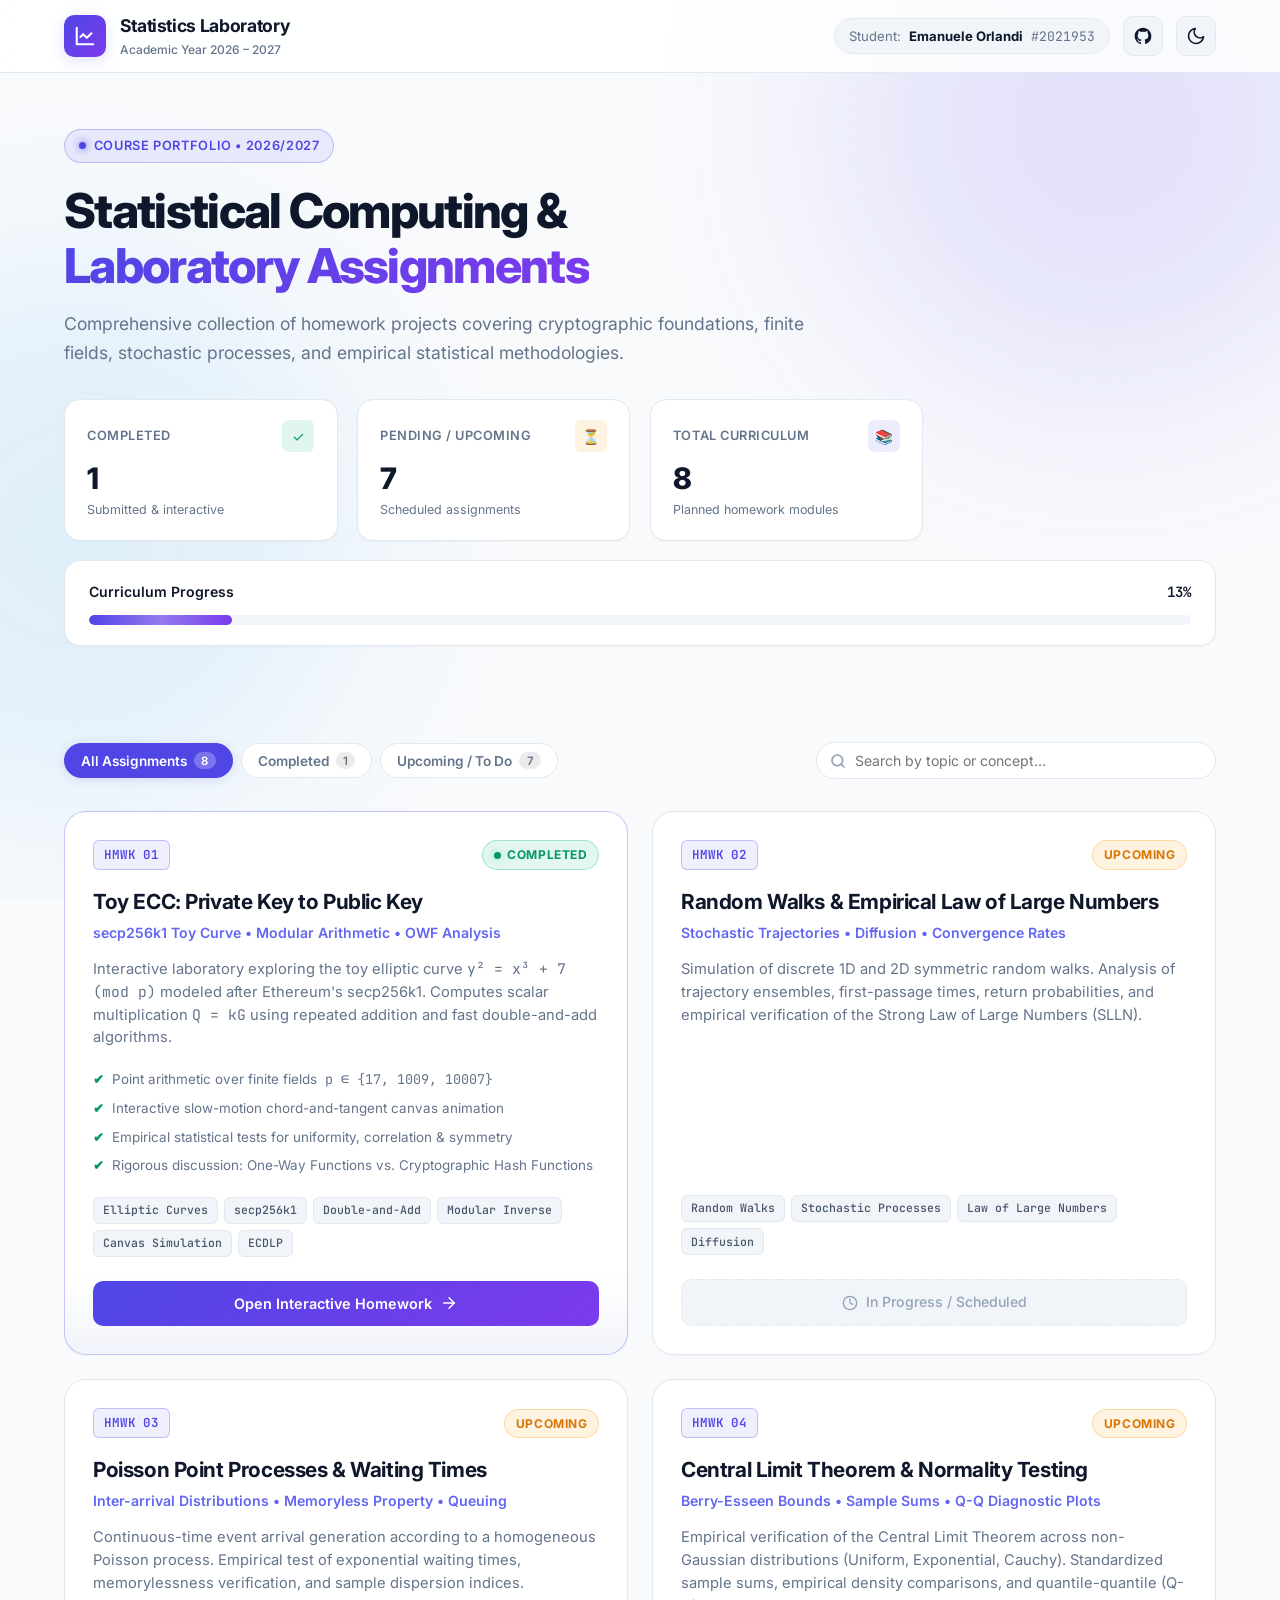
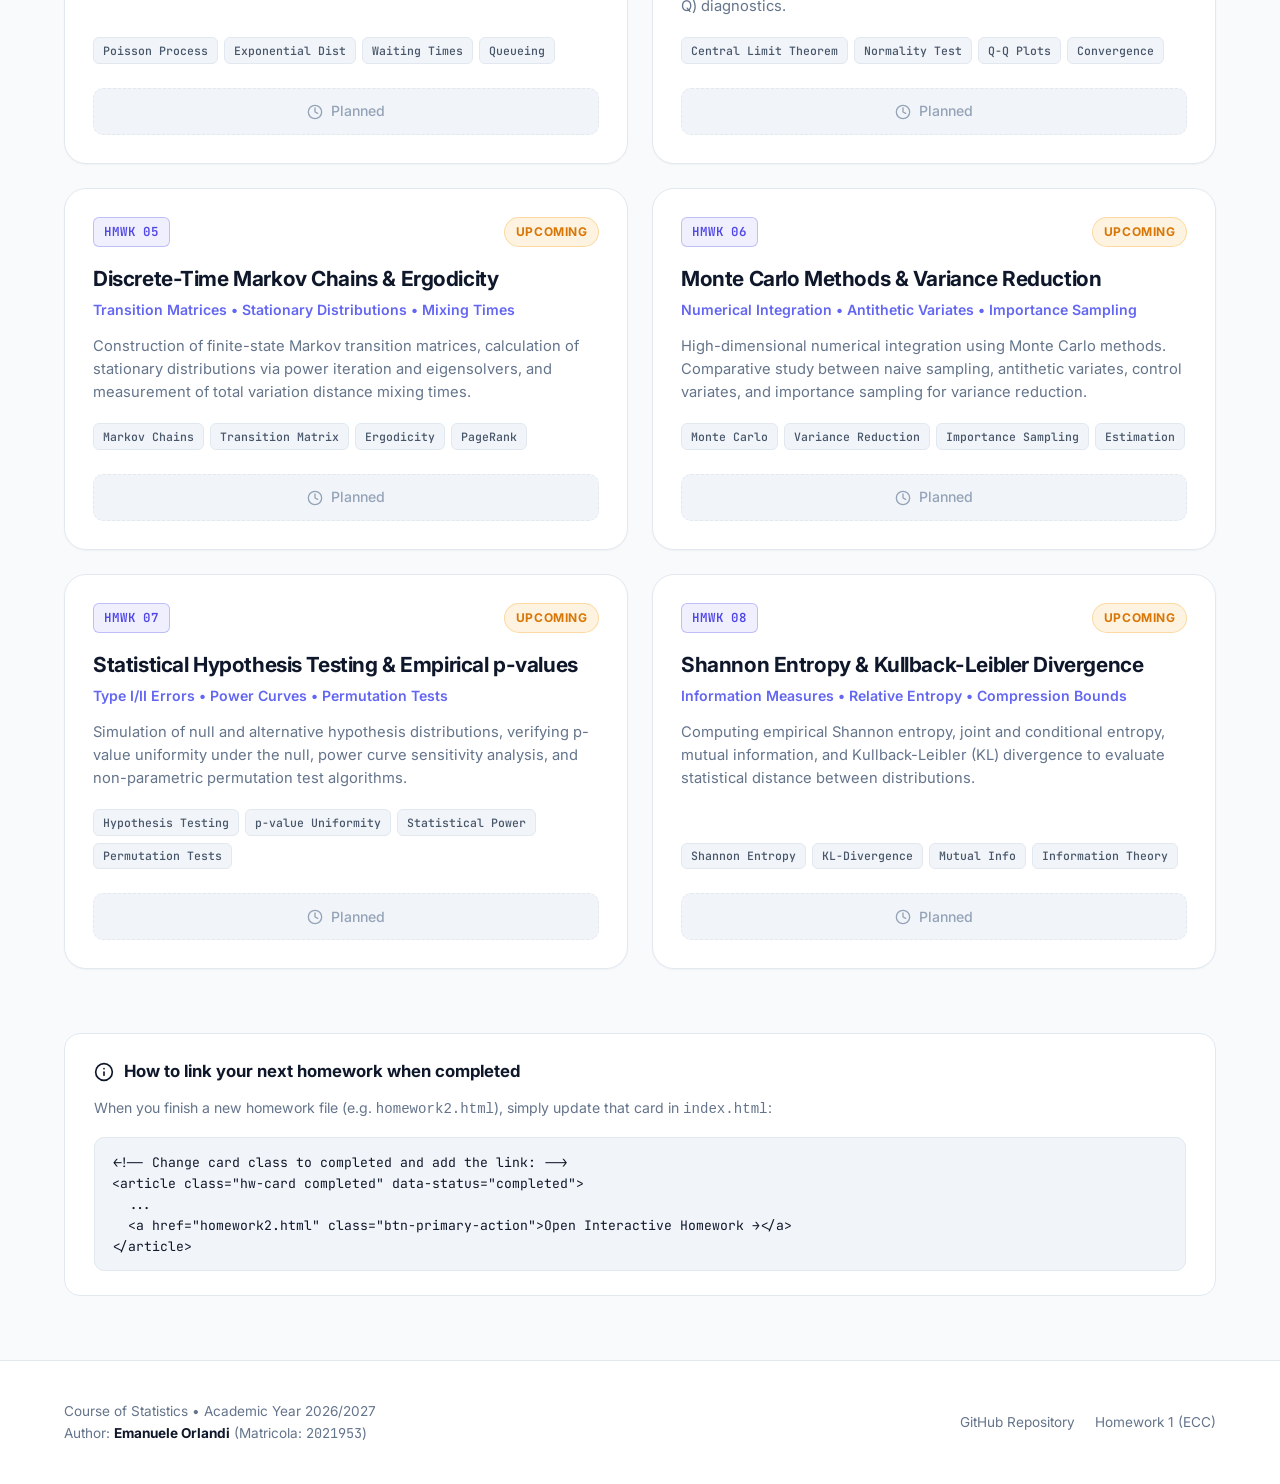
==== index.html @ 979864c0 "commit 2" ====
<!DOCTYPE html>
<html lang="en">
<head>
  <meta charset="UTF-8">
  <meta name="viewport" content="width=device-width, initial-scale=1.0">
  <meta name="description" content="Academic portfolio of statistical computing assignments, interactive simulations, and cryptography laboratory projects by Emanuele Orlandi (ID: 2021953).">
  <meta name="author" content="Emanuele Orlandi">
  <title>Statistics Homework Portfolio 2026/2027 — Emanuele Orlandi</title>
  
  <!-- Standalone Stylesheet -->
  <link rel="stylesheet" href="style.css">
</head>
<body>

  <!-- Ambient Light Effect -->
  <div class="bg-ambient" aria-hidden="true">
    <div class="ambient-blob ambient-blob-1"></div>
    <div class="ambient-blob ambient-blob-2"></div>
  </div>

  <!-- Navigation Bar -->
  <nav class="site-nav" aria-label="Main Navigation">
    <div class="container nav-content">
      <a href="index.html" class="nav-brand">
        <div class="brand-icon" aria-hidden="true">
          <svg width="22" height="22" viewBox="0 0 24 24" fill="none" stroke="currentColor" stroke-width="2.2" stroke-linecap="round" stroke-linejoin="round">
            <path d="M3 3v18h18"/>
            <path d="m19 9-5 5-4-4-3 3"/>
          </svg>
        </div>
        <div>
          <span class="brand-title">Statistics Laboratory</span>
          <span class="brand-subtitle">Academic Year 2026 – 2027</span>
        </div>
      </a>

      <div class="nav-actions">
        <div class="nav-badge-author">
          <span>Student:</span>
          <strong>Emanuele Orlandi</strong>
          <span class="mono">#2021953</span>
        </div>

        <a href="https://github.com/LeleOrlandi02/StatisticsHomework26-27" target="_blank" rel="noopener noreferrer" class="github-link-btn" title="View GitHub Repository" aria-label="GitHub Repository">
          <svg width="20" height="20" viewBox="0 0 24 24" fill="currentColor">
            <path fill-rule="evenodd" clip-rule="evenodd" d="M12 2C6.477 2 2 6.484 2 12.017c0 4.425 2.865 8.18 6.839 9.504.5.092.682-.217.682-.483 0-.237-.008-.868-.013-1.703-2.782.605-3.369-1.343-3.369-1.343-.454-1.158-1.11-1.466-1.11-1.466-.908-.62.069-.608.069-.608 1.003.07 1.53 1.032 1.53 1.032.892 1.53 2.341 1.088 2.91.832.092-.647.35-1.088.636-1.338-2.22-.253-4.555-1.113-4.555-4.951 0-1.093.39-1.988 1.029-2.688-.103-.253-.446-1.272.098-2.65 0 0 .84-.27 2.75 1.026A9.564 9.564 0 0112 6.844c.85.004 1.705.115 2.504.337 1.909-1.296 2.747-1.027 2.747-1.027.546 1.379.202 2.398.1 2.651.64.7 1.028 1.595 1.028 2.688 0 3.848-2.339 4.695-4.566 4.943.359.309.678.92.678 1.855 0 1.338-.012 2.419-.012 2.747 0 .268.18.58.688.482A10.019 10.019 0 0022 12.017C22 6.484 17.522 2 12 2z"/>
          </svg>
        </a>

        <button id="themeToggleBtn" class="theme-toggle-btn" aria-label="Toggle Dark/Light Mode" title="Toggle theme">
          <svg class="theme-icon-light" width="20" height="20" viewBox="0 0 24 24" fill="none" stroke="currentColor" stroke-width="2" stroke-linecap="round" stroke-linejoin="round">
            <circle cx="12" cy="12" r="5"></circle>
            <line x1="12" y1="1" x2="12" y2="3"></line>
            <line x1="12" y1="21" x2="12" y2="23"></line>
            <line x1="4.22" y1="4.22" x2="5.64" y2="5.64"></line>
            <line x1="18.36" y1="18.36" x2="19.78" y2="19.78"></line>
            <line x1="1" y1="12" x2="3" y2="12"></line>
            <line x1="21" y1="12" x2="23" y2="12"></line>
            <line x1="4.22" y1="19.78" x2="5.64" y2="18.36"></line>
            <line x1="18.36" y1="5.64" x2="19.78" y2="4.22"></line>
          </svg>
          <svg class="theme-icon-dark" width="20" height="20" viewBox="0 0 24 24" fill="none" stroke="currentColor" stroke-width="2" stroke-linecap="round" stroke-linejoin="round">
            <path d="M21 12.79A9 9 0 1 1 11.21 3 7 7 0 0 0 21 12.79z"></path>
          </svg>
        </button>
      </div>
    </div>
  </nav>

  <!-- Main Content -->
  <main class="container">
    
    <!-- Hero Section -->
    <header class="hero-section">
      <div class="hero-pill">
        <span class="hero-pill-dot"></span>
        <span>Course Portfolio &bull; 2026/2027</span>
      </div>
      
      <h1 class="hero-title">
        Statistical Computing & <br>
        <span class="gradient-text">Laboratory Assignments</span>
      </h1>
      
      <p class="hero-description">
        Comprehensive collection of homework projects covering cryptographic foundations, finite fields, stochastic processes, and empirical statistical methodologies.
      </p>

      <!-- Metrics Cards -->
      <div class="metrics-grid">
        <div class="metric-card">
          <div class="metric-header">
            <span class="metric-label">Completed</span>
            <span class="metric-icon" style="background: var(--status-completed-bg); color: var(--status-completed-text);">✓</span>
          </div>
          <div class="metric-val" id="statCompleted">1</div>
          <div class="metric-sub">Submitted & interactive</div>
        </div>

        <div class="metric-card">
          <div class="metric-header">
            <span class="metric-label">Pending / Upcoming</span>
            <span class="metric-icon" style="background: var(--status-pending-bg); color: var(--status-pending-text);">⏳</span>
          </div>
          <div class="metric-val" id="statPending">7</div>
          <div class="metric-sub">Scheduled assignments</div>
        </div>

        <div class="metric-card">
          <div class="metric-header">
            <span class="metric-label">Total Curriculum</span>
            <span class="metric-icon" style="background: rgba(99, 102, 241, 0.12); color: var(--accent-primary);">📚</span>
          </div>
          <div class="metric-val" id="statTotal">8</div>
          <div class="metric-sub">Planned homework modules</div>
        </div>

        <!-- Overall Progress Bar Card -->
        <div class="overall-progress-card">
          <div class="progress-header">
            <span>Curriculum Progress</span>
            <span id="statPercent" class="mono">13%</span>
          </div>
          <div class="progress-track" role="progressbar" aria-valuenow="13" aria-valuemin="0" aria-valuemax="100">
            <div class="progress-fill" id="progressFill" style="width: 12.5%;"></div>
          </div>
        </div>
      </div>
    </header>

    <!-- Controls: Filter Pills & Search Bar -->
    <section class="controls-section" aria-label="Filters and Search">
      <div class="filter-pills" role="tablist">
        <button class="filter-btn active" data-filter="all" role="tab" aria-selected="true">
          All Assignments <span class="filter-count" id="countAll">8</span>
        </button>
        <button class="filter-btn" data-filter="completed" role="tab" aria-selected="false">
          Completed <span class="filter-count" id="countCompleted">1</span>
        </button>
        <button class="filter-btn" data-filter="upcoming" role="tab" aria-selected="false">
          Upcoming / To Do <span class="filter-count" id="countUpcoming">7</span>
        </button>
      </div>

      <div class="search-box">
        <svg class="search-icon" width="16" height="16" viewBox="0 0 24 24" fill="none" stroke="currentColor" stroke-width="2.5" stroke-linecap="round" stroke-linejoin="round">
          <circle cx="11" cy="11" r="8"></circle>
          <line x1="21" y1="21" x2="16.65" y2="16.65"></line>
        </svg>
        <input type="text" id="searchHw" class="search-input" placeholder="Search by topic or concept..." aria-label="Search homeworks">
      </div>
    </section>

    <!-- Homeworks Grid -->
    <section class="homework-grid" id="homeworkGrid" aria-label="Assignments List">

      <!-- ==========================================
           HOMEWORK 1 (COMPLETED)
           ========================================== -->
      <article class="hw-card completed" data-status="completed">
        <div class="hw-card-top">
          <span class="hw-number-badge">HMWK 01</span>
          <span class="hw-status-badge status-done">
            <span class="pulse-dot"></span> Completed
          </span>
        </div>

        <h2 class="hw-card-title">Toy ECC: Private Key to Public Key</h2>
        <h3 class="hw-card-subtitle">secp256k1 Toy Curve &bull; Modular Arithmetic &bull; OWF Analysis</h3>
        
        <p class="hw-card-desc">
          Interactive laboratory exploring the toy elliptic curve <span class="mono">y² = x³ + 7 (mod p)</span> modeled after Ethereum's secp256k1. Computes scalar multiplication <span class="mono">Q = kG</span> using repeated addition and fast double-and-add algorithms.
        </p>

        <ul class="hw-highlights">
          <li>Point arithmetic over finite fields <span class="mono">p &isin; {17, 1009, 10007}</span></li>
          <li>Interactive slow-motion chord-and-tangent canvas animation</li>
          <li>Empirical statistical tests for uniformity, correlation & symmetry</li>
          <li>Rigorous discussion: One-Way Functions vs. Cryptographic Hash Functions</li>
        </ul>

        <div class="hw-tags">
          <span class="hw-tag">Elliptic Curves</span>
          <span class="hw-tag">secp256k1</span>
          <span class="hw-tag">Double-and-Add</span>
          <span class="hw-tag">Modular Inverse</span>
          <span class="hw-tag">Canvas Simulation</span>
          <span class="hw-tag">ECDLP</span>
        </div>

        <div class="hw-card-footer">
          <a href="homework1.html" class="btn-primary-action" id="openHw1">
            <span>Open Interactive Homework</span>
            <svg width="18" height="18" viewBox="0 0 24 24" fill="none" stroke="currentColor" stroke-width="2" stroke-linecap="round" stroke-linejoin="round">
              <line x1="5" y1="12" x2="19" y2="12"></line>
              <polyline points="12 5 19 12 12 19"></polyline>
            </svg>
          </a>
        </div>
      </article>

      <!-- ==========================================
           HOMEWORK 2 (UPCOMING / IN PROGRESS)
           ========================================== -->
      <article class="hw-card" data-status="upcoming">
        <div class="hw-card-top">
          <span class="hw-number-badge">HMWK 02</span>
          <span class="hw-status-badge status-pending">Upcoming</span>
        </div>

        <h2 class="hw-card-title">Random Walks & Empirical Law of Large Numbers</h2>
        <h3 class="hw-card-subtitle">Stochastic Trajectories &bull; Diffusion &bull; Convergence Rates</h3>
        
        <p class="hw-card-desc">
          Simulation of discrete 1D and 2D symmetric random walks. Analysis of trajectory ensembles, first-passage times, return probabilities, and empirical verification of the Strong Law of Large Numbers (SLLN).
        </p>

        <div class="hw-tags">
          <span class="hw-tag">Random Walks</span>
          <span class="hw-tag">Stochastic Processes</span>
          <span class="hw-tag">Law of Large Numbers</span>
          <span class="hw-tag">Diffusion</span>
        </div>

        <div class="hw-card-footer">
          <span class="btn-disabled-action">
            <svg width="16" height="16" viewBox="0 0 24 24" fill="none" stroke="currentColor" stroke-width="2" stroke-linecap="round" stroke-linejoin="round">
              <circle cx="12" cy="12" r="10"></circle>
              <polyline points="12 6 12 12 16 14"></polyline>
            </svg>
            <span>In Progress / Scheduled</span>
          </span>
        </div>
      </article>

      <!-- ==========================================
           HOMEWORK 3 (UPCOMING)
           ========================================== -->
      <article class="hw-card" data-status="upcoming">
        <div class="hw-card-top">
          <span class="hw-number-badge">HMWK 03</span>
          <span class="hw-status-badge status-pending">Upcoming</span>
        </div>

        <h2 class="hw-card-title">Poisson Point Processes & Waiting Times</h2>
        <h3 class="hw-card-subtitle">Inter-arrival Distributions &bull; Memoryless Property &bull; Queuing</h3>
        
        <p class="hw-card-desc">
          Continuous-time event arrival generation according to a homogeneous Poisson process. Empirical test of exponential waiting times, memorylessness verification, and sample dispersion indices.
        </p>

        <div class="hw-tags">
          <span class="hw-tag">Poisson Process</span>
          <span class="hw-tag">Exponential Dist</span>
          <span class="hw-tag">Waiting Times</span>
          <span class="hw-tag">Queueing</span>
        </div>

        <div class="hw-card-footer">
          <span class="btn-disabled-action">
            <svg width="16" height="16" viewBox="0 0 24 24" fill="none" stroke="currentColor" stroke-width="2" stroke-linecap="round" stroke-linejoin="round">
              <circle cx="12" cy="12" r="10"></circle>
              <polyline points="12 6 12 12 16 14"></polyline>
            </svg>
            <span>Planned</span>
          </span>
        </div>
      </article>

      <!-- ==========================================
           HOMEWORK 4 (UPCOMING)
           ========================================== -->
      <article class="hw-card" data-status="upcoming">
        <div class="hw-card-top">
          <span class="hw-number-badge">HMWK 04</span>
          <span class="hw-status-badge status-pending">Upcoming</span>
        </div>

        <h2 class="hw-card-title">Central Limit Theorem & Normality Testing</h2>
        <h3 class="hw-card-subtitle">Berry-Esseen Bounds &bull; Sample Sums &bull; Q-Q Diagnostic Plots</h3>
        
        <p class="hw-card-desc">
          Empirical verification of the Central Limit Theorem across non-Gaussian distributions (Uniform, Exponential, Cauchy). Standardized sample sums, empirical density comparisons, and quantile-quantile (Q-Q) diagnostics.
        </p>

        <div class="hw-tags">
          <span class="hw-tag">Central Limit Theorem</span>
          <span class="hw-tag">Normality Test</span>
          <span class="hw-tag">Q-Q Plots</span>
          <span class="hw-tag">Convergence</span>
        </div>

        <div class="hw-card-footer">
          <span class="btn-disabled-action">
            <svg width="16" height="16" viewBox="0 0 24 24" fill="none" stroke="currentColor" stroke-width="2" stroke-linecap="round" stroke-linejoin="round">
              <circle cx="12" cy="12" r="10"></circle>
              <polyline points="12 6 12 12 16 14"></polyline>
            </svg>
            <span>Planned</span>
          </span>
        </div>
      </article>

      <!-- ==========================================
           HOMEWORK 5 (UPCOMING)
           ========================================== -->
      <article class="hw-card" data-status="upcoming">
        <div class="hw-card-top">
          <span class="hw-number-badge">HMWK 05</span>
          <span class="hw-status-badge status-pending">Upcoming</span>
        </div>

        <h2 class="hw-card-title">Discrete-Time Markov Chains & Ergodicity</h2>
        <h3 class="hw-card-subtitle">Transition Matrices &bull; Stationary Distributions &bull; Mixing Times</h3>
        
        <p class="hw-card-desc">
          Construction of finite-state Markov transition matrices, calculation of stationary distributions via power iteration and eigensolvers, and measurement of total variation distance mixing times.
        </p>

        <div class="hw-tags">
          <span class="hw-tag">Markov Chains</span>
          <span class="hw-tag">Transition Matrix</span>
          <span class="hw-tag">Ergodicity</span>
          <span class="hw-tag">PageRank</span>
        </div>

        <div class="hw-card-footer">
          <span class="btn-disabled-action">
            <svg width="16" height="16" viewBox="0 0 24 24" fill="none" stroke="currentColor" stroke-width="2" stroke-linecap="round" stroke-linejoin="round">
              <circle cx="12" cy="12" r="10"></circle>
              <polyline points="12 6 12 12 16 14"></polyline>
            </svg>
            <span>Planned</span>
          </span>
        </div>
      </article>

      <!-- ==========================================
           HOMEWORK 6 (UPCOMING)
           ========================================== -->
      <article class="hw-card" data-status="upcoming">
        <div class="hw-card-top">
          <span class="hw-number-badge">HMWK 06</span>
          <span class="hw-status-badge status-pending">Upcoming</span>
        </div>

        <h2 class="hw-card-title">Monte Carlo Methods & Variance Reduction</h2>
        <h3 class="hw-card-subtitle">Numerical Integration &bull; Antithetic Variates &bull; Importance Sampling</h3>
        
        <p class="hw-card-desc">
          High-dimensional numerical integration using Monte Carlo methods. Comparative study between naive sampling, antithetic variates, control variates, and importance sampling for variance reduction.
        </p>

        <div class="hw-tags">
          <span class="hw-tag">Monte Carlo</span>
          <span class="hw-tag">Variance Reduction</span>
          <span class="hw-tag">Importance Sampling</span>
          <span class="hw-tag">Estimation</span>
        </div>

        <div class="hw-card-footer">
          <span class="btn-disabled-action">
            <svg width="16" height="16" viewBox="0 0 24 24" fill="none" stroke="currentColor" stroke-width="2" stroke-linecap="round" stroke-linejoin="round">
              <circle cx="12" cy="12" r="10"></circle>
              <polyline points="12 6 12 12 16 14"></polyline>
            </svg>
            <span>Planned</span>
          </span>
        </div>
      </article>

      <!-- ==========================================
           HOMEWORK 7 (UPCOMING)
           ========================================== -->
      <article class="hw-card" data-status="upcoming">
        <div class="hw-card-top">
          <span class="hw-number-badge">HMWK 07</span>
          <span class="hw-status-badge status-pending">Upcoming</span>
        </div>

        <h2 class="hw-card-title">Statistical Hypothesis Testing & Empirical p-values</h2>
        <h3 class="hw-card-subtitle">Type I/II Errors &bull; Power Curves &bull; Permutation Tests</h3>
        
        <p class="hw-card-desc">
          Simulation of null and alternative hypothesis distributions, verifying p-value uniformity under the null, power curve sensitivity analysis, and non-parametric permutation test algorithms.
        </p>

        <div class="hw-tags">
          <span class="hw-tag">Hypothesis Testing</span>
          <span class="hw-tag">p-value Uniformity</span>
          <span class="hw-tag">Statistical Power</span>
          <span class="hw-tag">Permutation Tests</span>
        </div>

        <div class="hw-card-footer">
          <span class="btn-disabled-action">
            <svg width="16" height="16" viewBox="0 0 24 24" fill="none" stroke="currentColor" stroke-width="2" stroke-linecap="round" stroke-linejoin="round">
              <circle cx="12" cy="12" r="10"></circle>
              <polyline points="12 6 12 12 16 14"></polyline>
            </svg>
            <span>Planned</span>
          </span>
        </div>
      </article>

      <!-- ==========================================
           HOMEWORK 8 (UPCOMING)
           ========================================== -->
      <article class="hw-card" data-status="upcoming">
        <div class="hw-card-top">
          <span class="hw-number-badge">HMWK 08</span>
          <span class="hw-status-badge status-pending">Upcoming</span>
        </div>

        <h2 class="hw-card-title">Shannon Entropy & Kullback-Leibler Divergence</h2>
        <h3 class="hw-card-subtitle">Information Measures &bull; Relative Entropy &bull; Compression Bounds</h3>
        
        <p class="hw-card-desc">
          Computing empirical Shannon entropy, joint and conditional entropy, mutual information, and Kullback-Leibler (KL) divergence to evaluate statistical distance between distributions.
        </p>

        <div class="hw-tags">
          <span class="hw-tag">Shannon Entropy</span>
          <span class="hw-tag">KL-Divergence</span>
          <span class="hw-tag">Mutual Info</span>
          <span class="hw-tag">Information Theory</span>
        </div>

        <div class="hw-card-footer">
          <span class="btn-disabled-action">
            <svg width="16" height="16" viewBox="0 0 24 24" fill="none" stroke="currentColor" stroke-width="2" stroke-linecap="round" stroke-linejoin="round">
              <circle cx="12" cy="12" r="10"></circle>
              <polyline points="12 6 12 12 16 14"></polyline>
            </svg>
            <span>Planned</span>
          </span>
        </div>
      </article>

      <!-- Empty State for Live Search -->
      <div class="empty-state" id="emptyState">
        <div class="empty-icon">🔍</div>
        <h3 class="empty-title">No assignments found</h3>
        <p class="empty-desc">Try clearing your search term or selecting another filter tab.</p>
      </div>

    </section>

    <!-- Quick Integration Guide for Future Homeworks -->
    <section class="quickstart-guide" aria-label="Quick Guide">
      <div class="quickstart-header">
        <svg width="20" height="20" viewBox="0 0 24 24" fill="none" stroke="currentColor" stroke-width="2" stroke-linecap="round" stroke-linejoin="round">
          <circle cx="12" cy="12" r="10"></circle>
          <line x1="12" y1="16" x2="12" y2="12"></line>
          <line x1="12" y1="8" x2="12.01" y2="8"></line>
        </svg>
        <h3>How to link your next homework when completed</h3>
      </div>
      <p class="quickstart-desc">
        When you finish a new homework file (e.g. <code>homework2.html</code>), simply update that card in <code>index.html</code>:
      </p>
      <div class="code-snippet">
&lt;!-- Change card class to completed and add the link: --&gt;<br>
&lt;article class="hw-card completed" data-status="completed"&gt;<br>
&nbsp;&nbsp;...<br>
&nbsp;&nbsp;&lt;a href="homework2.html" class="btn-primary-action"&gt;Open Interactive Homework &rarr;&lt;/a&gt;<br>
&lt;/article&gt;
      </div>
    </section>

  </main>

  <!-- Footer -->
  <footer class="site-footer">
    <div class="container footer-content">
      <div class="footer-text">
        <span>Course of Statistics &bull; Academic Year 2026/2027</span><br>
        <span>Author: <strong>Emanuele Orlandi</strong> (Matricola: <span class="mono">2021953</span>)</span>
      </div>

      <div class="footer-links">
        <a href="https://github.com/LeleOrlandi02/StatisticsHomework26-27" target="_blank" rel="noopener noreferrer" class="footer-link">GitHub Repository</a>
        <a href="homework1.html" class="footer-link">Homework 1 (ECC)</a>
      </div>
    </div>
  </footer>

  <!-- Standalone Script -->
  <script src="script.js"></script>
</body>
</html>
---- style.css ----
/* ==========================================================================
   Statistics Homework Portfolio 2026/2027 - Design System & Styles
   Author: Emanuele Orlandi (ID: 2021953)
   ========================================================================== */

@import url('https://fonts.googleapis.com/css2?family=Inter:wght@300;400;500;600;700;800&family=JetBrains+Mono:wght@400;500;600&display=swap');

/* --- Root Color Schemes & Variables --- */
:root {
  /* Color Palette - Light Mode */
  --bg-primary: #f8fafc;
  --bg-secondary: #f1f5f9;
  --bg-card: #ffffff;
  --bg-card-hover: #ffffff;
  --bg-glass: rgba(255, 255, 255, 0.85);
  
  --text-main: #0f172a;
  --text-muted: #64748b;
  --text-light: #94a3b8;
  
  --border-subtle: #e2e8f0;
  --border-strong: #cbd5e1;
  --border-accent: rgba(99, 102, 241, 0.35);

  --accent-primary: #4f46e5;
  --accent-secondary: #6366f1;
  --accent-glow: rgba(99, 102, 241, 0.18);
  --accent-gradient: linear-gradient(135deg, #4f46e5 0%, #7c3aed 100%);
  --accent-gradient-hover: linear-gradient(135deg, #4338ca 0%, #6d28d9 100%);

  --status-completed-bg: rgba(16, 185, 129, 0.12);
  --status-completed-text: #059669;
  --status-completed-border: rgba(16, 185, 129, 0.3);
  --status-completed-glow: rgba(16, 185, 129, 0.4);

  --status-pending-bg: rgba(245, 158, 11, 0.12);
  --status-pending-text: #d97706;
  --status-pending-border: rgba(245, 158, 11, 0.3);

  --tag-bg: #f1f5f9;
  --tag-text: #475569;
  --tag-border: #e2e8f0;

  --shadow-sm: 0 1px 2px rgba(0, 0, 0, 0.04);
  --shadow-md: 0 4px 6px -1px rgba(0, 0, 0, 0.06), 0 2px 4px -2px rgba(0, 0, 0, 0.04);
  --shadow-lg: 0 12px 28px -4px rgba(15, 23, 42, 0.08), 0 4px 10px -2px rgba(15, 23, 42, 0.04);
  --shadow-glow: 0 0 24px rgba(99, 102, 241, 0.18);

  --radius-sm: 6px;
  --radius-md: 10px;
  --radius-lg: 16px;
  --radius-xl: 22px;
  --radius-full: 9999px;

  --transition-fast: 0.15s ease;
  --transition-normal: 0.25s cubic-bezier(0.16, 1, 0.3, 1);
  --transition-slow: 0.4s cubic-bezier(0.16, 1, 0.3, 1);
}

/* --- Dark Theme Palette --- */
[data-theme="dark"] {
  --bg-primary: #0a0d14;
  --bg-secondary: #0f1420;
  --bg-card: #151a27;
  --bg-card-hover: #192031;
  --bg-glass: rgba(21, 26, 39, 0.85);

  --text-main: #f1f5f9;
  --text-muted: #94a3b8;
  --text-light: #64748b;

  --border-subtle: #1e2638;
  --border-strong: #2c3852;
  --border-accent: rgba(129, 140, 248, 0.4);

  --accent-primary: #6366f1;
  --accent-secondary: #818cf8;
  --accent-glow: rgba(99, 102, 241, 0.3);
  --accent-gradient: linear-gradient(135deg, #6366f1 0%, #8b5cf6 100%);
  --accent-gradient-hover: linear-gradient(135deg, #4f46e5 0%, #7c3aed 100%);

  --status-completed-bg: rgba(16, 185, 129, 0.18);
  --status-completed-text: #34d399;
  --status-completed-border: rgba(16, 185, 129, 0.4);
  --status-completed-glow: rgba(52, 211, 153, 0.5);

  --status-pending-bg: rgba(245, 158, 11, 0.18);
  --status-pending-text: #fbbf24;
  --status-pending-border: rgba(245, 158, 11, 0.35);

  --tag-bg: #1c2335;
  --tag-text: #cbd5e1;
  --tag-border: #27314a;

  --shadow-sm: 0 1px 2px rgba(0, 0, 0, 0.3);
  --shadow-md: 0 6px 12px rgba(0, 0, 0, 0.35);
  --shadow-lg: 0 16px 36px rgba(0, 0, 0, 0.45);
  --shadow-glow: 0 0 30px rgba(99, 102, 241, 0.25);
}

/* System dark-mode fallback */
@media (prefers-color-scheme: dark) {
  :root:not([data-theme="light"]) {
    --bg-primary: #0a0d14;
    --bg-secondary: #0f1420;
    --bg-card: #151a27;
    --bg-card-hover: #192031;
    --bg-glass: rgba(21, 26, 39, 0.85);

    --text-main: #f1f5f9;
    --text-muted: #94a3b8;
    --text-light: #64748b;

    --border-subtle: #1e2638;
    --border-strong: #2c3852;
    --border-accent: rgba(129, 140, 248, 0.4);

    --accent-primary: #6366f1;
    --accent-secondary: #818cf8;
    --accent-glow: rgba(99, 102, 241, 0.3);
    --accent-gradient: linear-gradient(135deg, #6366f1 0%, #8b5cf6 100%);
    --accent-gradient-hover: linear-gradient(135deg, #4f46e5 0%, #7c3aed 100%);

    --status-completed-bg: rgba(16, 185, 129, 0.18);
    --status-completed-text: #34d399;
    --status-completed-border: rgba(16, 185, 129, 0.4);
    --status-completed-glow: rgba(52, 211, 153, 0.5);

    --status-pending-bg: rgba(245, 158, 11, 0.18);
    --status-pending-text: #fbbf24;
    --status-pending-border: rgba(245, 158, 11, 0.35);

    --tag-bg: #1c2335;
    --tag-text: #cbd5e1;
    --tag-border: #27314a;

    --shadow-sm: 0 1px 2px rgba(0, 0, 0, 0.3);
    --shadow-md: 0 6px 12px rgba(0, 0, 0, 0.35);
    --shadow-lg: 0 16px 36px rgba(0, 0, 0, 0.45);
    --shadow-glow: 0 0 30px rgba(99, 102, 241, 0.25);
  }
}

/* --- Base & Reset --- */
*, *::before, *::after {
  box-sizing: border-box;
  margin: 0;
  padding: 0;
}

html {
  scroll-behavior: smooth;
  font-size: 16px;
}

body {
  font-family: 'Inter', -apple-system, BlinkMacSystemFont, 'Segoe UI', Roboto, sans-serif;
  background-color: var(--bg-primary);
  color: var(--text-main);
  line-height: 1.6;
  min-height: 100vh;
  position: relative;
  overflow-x: hidden;
  transition: background-color var(--transition-normal), color var(--transition-normal);
}

/* Background Ambient Glow */
.bg-ambient {
  position: fixed;
  top: 0;
  left: 0;
  width: 100%;
  height: 100%;
  pointer-events: none;
  z-index: -1;
  overflow: hidden;
}

.ambient-blob {
  position: absolute;
  width: 550px;
  height: 550px;
  border-radius: 50%;
  filter: blur(100px);
  opacity: 0.15;
  transition: opacity var(--transition-normal);
}

.ambient-blob-1 {
  top: -150px;
  right: -100px;
  background: radial-gradient(circle, #6366f1 0%, #8b5cf6 100%);
}

.ambient-blob-2 {
  bottom: 10%;
  left: -200px;
  background: radial-gradient(circle, #0ea5e9 0%, #3b82f6 100%);
  opacity: 0.1;
}

/* --- Typography Helpers --- */
.mono {
  font-family: 'JetBrains Mono', monospace;
}

/* --- App Container --- */
.container {
  max-width: 1200px;
  margin: 0 auto;
  padding: 0 1.5rem;
}

/* --- Navigation Bar --- */
.site-nav {
  position: sticky;
  top: 0;
  z-index: 100;
  backdrop-filter: blur(14px);
  -webkit-backdrop-filter: blur(14px);
  background-color: var(--bg-glass);
  border-bottom: 1px solid var(--border-subtle);
  transition: border-color var(--transition-normal), background-color var(--transition-normal);
}

.nav-content {
  display: flex;
  align-items: center;
  justify-content: space-between;
  height: 72px;
}

.nav-brand {
  display: flex;
  align-items: center;
  gap: 0.85rem;
  text-decoration: none;
  color: var(--text-main);
}

.brand-icon {
  width: 42px;
  height: 42px;
  border-radius: var(--radius-md);
  background: var(--accent-gradient);
  display: flex;
  align-items: center;
  justify-content: center;
  color: #ffffff;
  box-shadow: 0 4px 14px var(--accent-glow);
  flex-shrink: 0;
}

.brand-title {
  font-weight: 700;
  font-size: 1.1rem;
  letter-spacing: -0.02em;
  display: block;
}

.brand-subtitle {
  font-size: 0.75rem;
  color: var(--text-muted);
  font-weight: 500;
  display: block;
}

.nav-actions {
  display: flex;
  align-items: center;
  gap: 0.85rem;
}

.nav-badge-author {
  display: inline-flex;
  align-items: center;
  gap: 0.5rem;
  padding: 0.4rem 0.85rem;
  border-radius: var(--radius-full);
  background-color: var(--bg-secondary);
  border: 1px solid var(--border-subtle);
  font-size: 0.82rem;
  color: var(--text-muted);
}

.nav-badge-author strong {
  color: var(--text-main);
}

.theme-toggle-btn, .github-link-btn {
  background: var(--bg-secondary);
  border: 1px solid var(--border-subtle);
  color: var(--text-main);
  padding: 0.55rem;
  border-radius: var(--radius-md);
  display: flex;
  align-items: center;
  justify-content: center;
  cursor: pointer;
  transition: all var(--transition-fast);
  text-decoration: none;
}

.theme-toggle-btn:hover, .github-link-btn:hover {
  background: var(--bg-card);
  border-color: var(--border-strong);
  transform: translateY(-1px);
  box-shadow: var(--shadow-sm);
}

.theme-icon-dark, .theme-icon-light {
  display: none;
}

[data-theme="dark"] .theme-icon-light {
  display: block;
}

[data-theme="dark"] .theme-icon-dark {
  display: none;
}

:root:not([data-theme="dark"]) .theme-icon-dark {
  display: block;
}

:root:not([data-theme="dark"]) .theme-icon-light {
  display: none;
}

/* --- Hero Section --- */
.hero-section {
  padding: 3.5rem 0 2.5rem;
}

.hero-pill {
  display: inline-flex;
  align-items: center;
  gap: 0.5rem;
  padding: 0.35rem 0.85rem;
  border-radius: var(--radius-full);
  background: rgba(99, 102, 241, 0.1);
  border: 1px solid var(--border-accent);
  color: var(--accent-primary);
  font-size: 0.8rem;
  font-weight: 600;
  text-transform: uppercase;
  letter-spacing: 0.05em;
  margin-bottom: 1.25rem;
}

.hero-pill-dot {
  width: 7px;
  height: 7px;
  border-radius: 50%;
  background-color: var(--accent-primary);
  box-shadow: 0 0 8px var(--accent-primary);
}

.hero-title {
  font-size: clamp(2rem, 4vw, 3rem);
  font-weight: 800;
  letter-spacing: -0.035em;
  line-height: 1.15;
  margin-bottom: 1rem;
}

.hero-title .gradient-text {
  background: var(--accent-gradient);
  -webkit-background-clip: text;
  -webkit-text-fill-color: transparent;
  background-clip: text;
}

.hero-description {
  font-size: 1.1rem;
  color: var(--text-muted);
  max-width: 780px;
  line-height: 1.65;
  margin-bottom: 2rem;
}

/* --- Metrics Grid --- */
.metrics-grid {
  display: grid;
  grid-template-columns: repeat(auto-fit, minmax(220px, 1fr));
  gap: 1.2rem;
  margin-bottom: 2rem;
}

.metric-card {
  background: var(--bg-card);
  border: 1px solid var(--border-subtle);
  border-radius: var(--radius-lg);
  padding: 1.25rem 1.4rem;
  box-shadow: var(--shadow-sm);
  display: flex;
  flex-direction: column;
  transition: transform var(--transition-fast), border-color var(--transition-fast);
}

.metric-card:hover {
  transform: translateY(-2px);
  border-color: var(--border-strong);
}

.metric-header {
  display: flex;
  align-items: center;
  justify-content: space-between;
  margin-bottom: 0.6rem;
}

.metric-label {
  font-size: 0.8rem;
  font-weight: 600;
  text-transform: uppercase;
  letter-spacing: 0.04em;
  color: var(--text-muted);
}

.metric-icon {
  width: 32px;
  height: 32px;
  border-radius: var(--radius-sm);
  display: flex;
  align-items: center;
  justify-content: center;
  font-size: 0.9rem;
}

.metric-val {
  font-size: 1.85rem;
  font-weight: 800;
  letter-spacing: -0.02em;
  line-height: 1.1;
  color: var(--text-main);
}

.metric-sub {
  font-size: 0.78rem;
  color: var(--text-muted);
  margin-top: 0.35rem;
}

/* Progress bar container */
.overall-progress-card {
  grid-column: 1 / -1;
  background: var(--bg-card);
  border: 1px solid var(--border-subtle);
  border-radius: var(--radius-lg);
  padding: 1.25rem 1.5rem;
  box-shadow: var(--shadow-sm);
}

.progress-header {
  display: flex;
  justify-content: space-between;
  align-items: center;
  margin-bottom: 0.75rem;
  font-size: 0.88rem;
  font-weight: 600;
}

.progress-track {
  width: 100%;
  height: 10px;
  background: var(--bg-secondary);
  border-radius: var(--radius-full);
  overflow: hidden;
  position: relative;
}

.progress-fill {
  height: 100%;
  background: var(--accent-gradient);
  border-radius: var(--radius-full);
  transition: width 1s cubic-bezier(0.16, 1, 0.3, 1);
  position: relative;
}

.progress-fill::after {
  content: '';
  position: absolute;
  top: 0;
  left: 0;
  bottom: 0;
  right: 0;
  background: linear-gradient(90deg, rgba(255,255,255,0) 0%, rgba(255,255,255,0.3) 50%, rgba(255,255,255,0) 100%);
  animation: shine 2.5s infinite;
}

@keyframes shine {
  0% { transform: translateX(-100%); }
  100% { transform: translateX(100%); }
}

/* --- Filter & Search Controls --- */
.controls-section {
  padding: 1.5rem 0 2rem;
  display: flex;
  flex-direction: column;
  gap: 1.25rem;
}

@media (min-width: 768px) {
  .controls-section {
    flex-direction: row;
    align-items: center;
    justify-content: space-between;
  }
}

.filter-pills {
  display: flex;
  flex-wrap: wrap;
  gap: 0.5rem;
}

.filter-btn {
  background: var(--bg-card);
  border: 1px solid var(--border-subtle);
  color: var(--text-muted);
  font-family: inherit;
  font-size: 0.85rem;
  font-weight: 600;
  padding: 0.5rem 1rem;
  border-radius: var(--radius-full);
  cursor: pointer;
  display: inline-flex;
  align-items: center;
  gap: 0.45rem;
  transition: all var(--transition-fast);
}

.filter-btn:hover {
  background: var(--bg-secondary);
  color: var(--text-main);
  border-color: var(--border-strong);
}

.filter-btn.active {
  background: var(--accent-primary);
  border-color: var(--accent-primary);
  color: #ffffff;
  box-shadow: 0 2px 10px var(--accent-glow);
}

.filter-count {
  font-size: 0.72rem;
  padding: 0.1rem 0.45rem;
  border-radius: var(--radius-full);
  background: rgba(0, 0, 0, 0.08);
}

.filter-btn.active .filter-count {
  background: rgba(255, 255, 255, 0.25);
  color: #ffffff;
}

.search-box {
  position: relative;
  min-width: 280px;
  flex-grow: 1;
  max-width: 400px;
}

.search-input {
  width: 100%;
  background: var(--bg-card);
  border: 1px solid var(--border-subtle);
  color: var(--text-main);
  font-family: inherit;
  font-size: 0.88rem;
  padding: 0.55rem 1rem 0.55rem 2.4rem;
  border-radius: var(--radius-full);
  outline: none;
  transition: all var(--transition-fast);
}

.search-input:focus {
  border-color: var(--accent-primary);
  box-shadow: 0 0 0 3px var(--accent-glow);
}

.search-icon {
  position: absolute;
  left: 0.85rem;
  top: 50%;
  transform: translateY(-50%);
  color: var(--text-light);
  pointer-events: none;
}

/* --- Homeworks Grid & Cards --- */
.homework-grid {
  display: grid;
  grid-template-columns: 1fr;
  gap: 1.5rem;
  margin-bottom: 4rem;
}

@media (min-width: 768px) {
  .homework-grid {
    grid-template-columns: repeat(2, 1fr);
  }
}

.hw-card {
  background: var(--bg-card);
  border: 1px solid var(--border-subtle);
  border-radius: var(--radius-xl);
  padding: 1.75rem;
  display: flex;
  flex-direction: column;
  position: relative;
  transition: all var(--transition-normal);
  box-shadow: var(--shadow-sm);
  overflow: hidden;
}

.hw-card:hover {
  transform: translateY(-4px);
  border-color: var(--border-strong);
  box-shadow: var(--shadow-lg);
}

/* Featured / Completed Card Styling */
.hw-card.completed {
  border-color: var(--border-accent);
  background: linear-gradient(180deg, var(--bg-card) 0%, var(--bg-card) 85%, rgba(99, 102, 241, 0.04) 100%);
}

.hw-card.completed:hover {
  border-color: var(--accent-primary);
  box-shadow: var(--shadow-lg), var(--shadow-glow);
}

.hw-card-top {
  display: flex;
  justify-content: space-between;
  align-items: center;
  margin-bottom: 1.1rem;
}

.hw-number-badge {
  font-family: 'JetBrains Mono', monospace;
  font-size: 0.78rem;
  font-weight: 600;
  letter-spacing: 0.06em;
  text-transform: uppercase;
  color: var(--accent-primary);
  background: rgba(99, 102, 241, 0.1);
  padding: 0.25rem 0.65rem;
  border-radius: var(--radius-sm);
  border: 1px solid var(--border-accent);
}

.hw-status-badge {
  display: inline-flex;
  align-items: center;
  gap: 0.4rem;
  padding: 0.25rem 0.65rem;
  border-radius: var(--radius-full);
  font-size: 0.75rem;
  font-weight: 700;
  text-transform: uppercase;
  letter-spacing: 0.05em;
}

.hw-status-badge.status-done {
  background-color: var(--status-completed-bg);
  color: var(--status-completed-text);
  border: 1px solid var(--status-completed-border);
}

.pulse-dot {
  width: 7px;
  height: 7px;
  border-radius: 50%;
  background-color: var(--status-completed-text);
  box-shadow: 0 0 8px var(--status-completed-glow);
  animation: pulse 1.8s infinite;
}

@keyframes pulse {
  0% { transform: scale(0.95); opacity: 0.8; }
  50% { transform: scale(1.3); opacity: 1; }
  100% { transform: scale(0.95); opacity: 0.8; }
}

.hw-status-badge.status-pending {
  background-color: var(--status-pending-bg);
  color: var(--status-pending-text);
  border: 1px solid var(--status-pending-border);
}

.hw-card-title {
  font-size: 1.3rem;
  font-weight: 700;
  letter-spacing: -0.02em;
  margin-bottom: 0.45rem;
  line-height: 1.3;
  color: var(--text-main);
}

.hw-card-subtitle {
  font-size: 0.88rem;
  color: var(--accent-secondary);
  font-weight: 600;
  margin-bottom: 0.85rem;
}

.hw-card-desc {
  font-size: 0.92rem;
  color: var(--text-muted);
  line-height: 1.55;
  margin-bottom: 1.25rem;
  flex-grow: 1;
}

/* Key Highlights List for Completed Homework */
.hw-highlights {
  list-style: none;
  margin-bottom: 1.25rem;
  display: flex;
  flex-direction: column;
  gap: 0.45rem;
}

.hw-highlights li {
  font-size: 0.84rem;
  color: var(--text-muted);
  display: flex;
  align-items: baseline;
  gap: 0.5rem;
}

.hw-highlights li::before {
  content: "✔";
  color: var(--status-completed-text);
  font-weight: bold;
  font-size: 0.8rem;
}

/* Tags List */
.hw-tags {
  display: flex;
  flex-wrap: wrap;
  gap: 0.4rem;
  margin-bottom: 1.5rem;
}

.hw-tag {
  background: var(--tag-bg);
  color: var(--tag-text);
  border: 1px solid var(--tag-border);
  font-size: 0.72rem;
  font-weight: 500;
  padding: 0.2rem 0.55rem;
  border-radius: var(--radius-sm);
  font-family: 'JetBrains Mono', monospace;
}

/* Card CTA Action Buttons */
.hw-card-footer {
  margin-top: auto;
  display: flex;
  align-items: center;
  gap: 0.75rem;
}

.btn-primary-action {
  background: var(--accent-gradient);
  color: #ffffff;
  font-weight: 600;
  font-size: 0.9rem;
  padding: 0.7rem 1.25rem;
  border-radius: var(--radius-md);
  text-decoration: none;
  display: inline-flex;
  align-items: center;
  justify-content: center;
  gap: 0.5rem;
  flex-grow: 1;
  transition: all var(--transition-fast);
  border: none;
  cursor: pointer;
}

.btn-primary-action:hover {
  background: var(--accent-gradient-hover);
  transform: translateY(-1px);
  box-shadow: 0 4px 14px var(--accent-glow);
}

.btn-secondary-action {
  background: var(--bg-secondary);
  border: 1px solid var(--border-subtle);
  color: var(--text-main);
  font-weight: 500;
  font-size: 0.88rem;
  padding: 0.7rem 1rem;
  border-radius: var(--radius-md);
  text-decoration: none;
  display: inline-flex;
  align-items: center;
  justify-content: center;
  gap: 0.4rem;
  transition: all var(--transition-fast);
}

.btn-secondary-action:hover {
  background: var(--bg-card);
  border-color: var(--border-strong);
}

.btn-disabled-action {
  background: var(--bg-secondary);
  border: 1px dashed var(--border-subtle);
  color: var(--text-light);
  font-weight: 500;
  font-size: 0.88rem;
  padding: 0.7rem 1.25rem;
  border-radius: var(--radius-md);
  display: inline-flex;
  align-items: center;
  justify-content: center;
  gap: 0.5rem;
  flex-grow: 1;
  cursor: not-allowed;
  user-select: none;
}

/* --- Developer Quick-Start Card --- */
.quickstart-guide {
  background: var(--bg-card);
  border: 1px solid var(--border-subtle);
  border-radius: var(--radius-lg);
  padding: 1.5rem 1.8rem;
  margin-bottom: 4rem;
}

.quickstart-header {
  display: flex;
  align-items: center;
  gap: 0.65rem;
  margin-bottom: 0.75rem;
}

.quickstart-header h3 {
  font-size: 1.05rem;
  font-weight: 700;
}

.quickstart-desc {
  font-size: 0.88rem;
  color: var(--text-muted);
  margin-bottom: 1rem;
  line-height: 1.55;
}

.code-snippet {
  background: var(--bg-secondary);
  border: 1px solid var(--border-subtle);
  border-radius: var(--radius-md);
  padding: 0.85rem 1.1rem;
  font-family: 'JetBrains Mono', monospace;
  font-size: 0.82rem;
  color: var(--text-main);
  overflow-x: auto;
}

/* --- Footer --- */
.site-footer {
  border-top: 1px solid var(--border-subtle);
  background: var(--bg-card);
  padding: 2.5rem 0;
  margin-top: auto;
}

.footer-content {
  display: flex;
  flex-direction: column;
  gap: 1.5rem;
  align-items: center;
  text-align: center;
}

@media (min-width: 768px) {
  .footer-content {
    flex-direction: row;
    justify-content: space-between;
    text-align: left;
  }
}

.footer-text {
  font-size: 0.85rem;
  color: var(--text-muted);
}

.footer-text strong {
  color: var(--text-main);
}

.footer-links {
  display: flex;
  align-items: center;
  gap: 1.25rem;
}

.footer-link {
  color: var(--text-muted);
  text-decoration: none;
  font-size: 0.85rem;
  transition: color var(--transition-fast);
}

.footer-link:hover {
  color: var(--accent-primary);
}

/* --- Back Link Style for child pages (homework1.html) --- */
.nav-back-container {
  display: flex;
  align-items: center;
  gap: 0.5rem;
  margin-bottom: 1.2rem;
}

.nav-back-link {
  display: inline-flex;
  align-items: center;
  gap: 0.4rem;
  font-size: 0.85rem;
  font-weight: 600;
  color: var(--accent-primary);
  text-decoration: none;
  padding: 0.35rem 0.75rem;
  border-radius: var(--radius-md);
  background: rgba(99, 102, 241, 0.08);
  border: 1px solid var(--border-accent);
  transition: all var(--transition-fast);
}

.nav-back-link:hover {
  background: rgba(99, 102, 241, 0.16);
  transform: translateX(-2px);
}

/* --- Empty state for search filter --- */
.empty-state {
  display: none;
  text-align: center;
  padding: 4rem 1rem;
  grid-column: 1 / -1;
}

.empty-state.visible {
  display: block;
}

.empty-icon {
  font-size: 2.5rem;
  margin-bottom: 0.75rem;
  opacity: 0.6;
}

.empty-title {
  font-size: 1.2rem;
  font-weight: 700;
  margin-bottom: 0.35rem;
}

.empty-desc {
  font-size: 0.88rem;
  color: var(--text-muted);
}
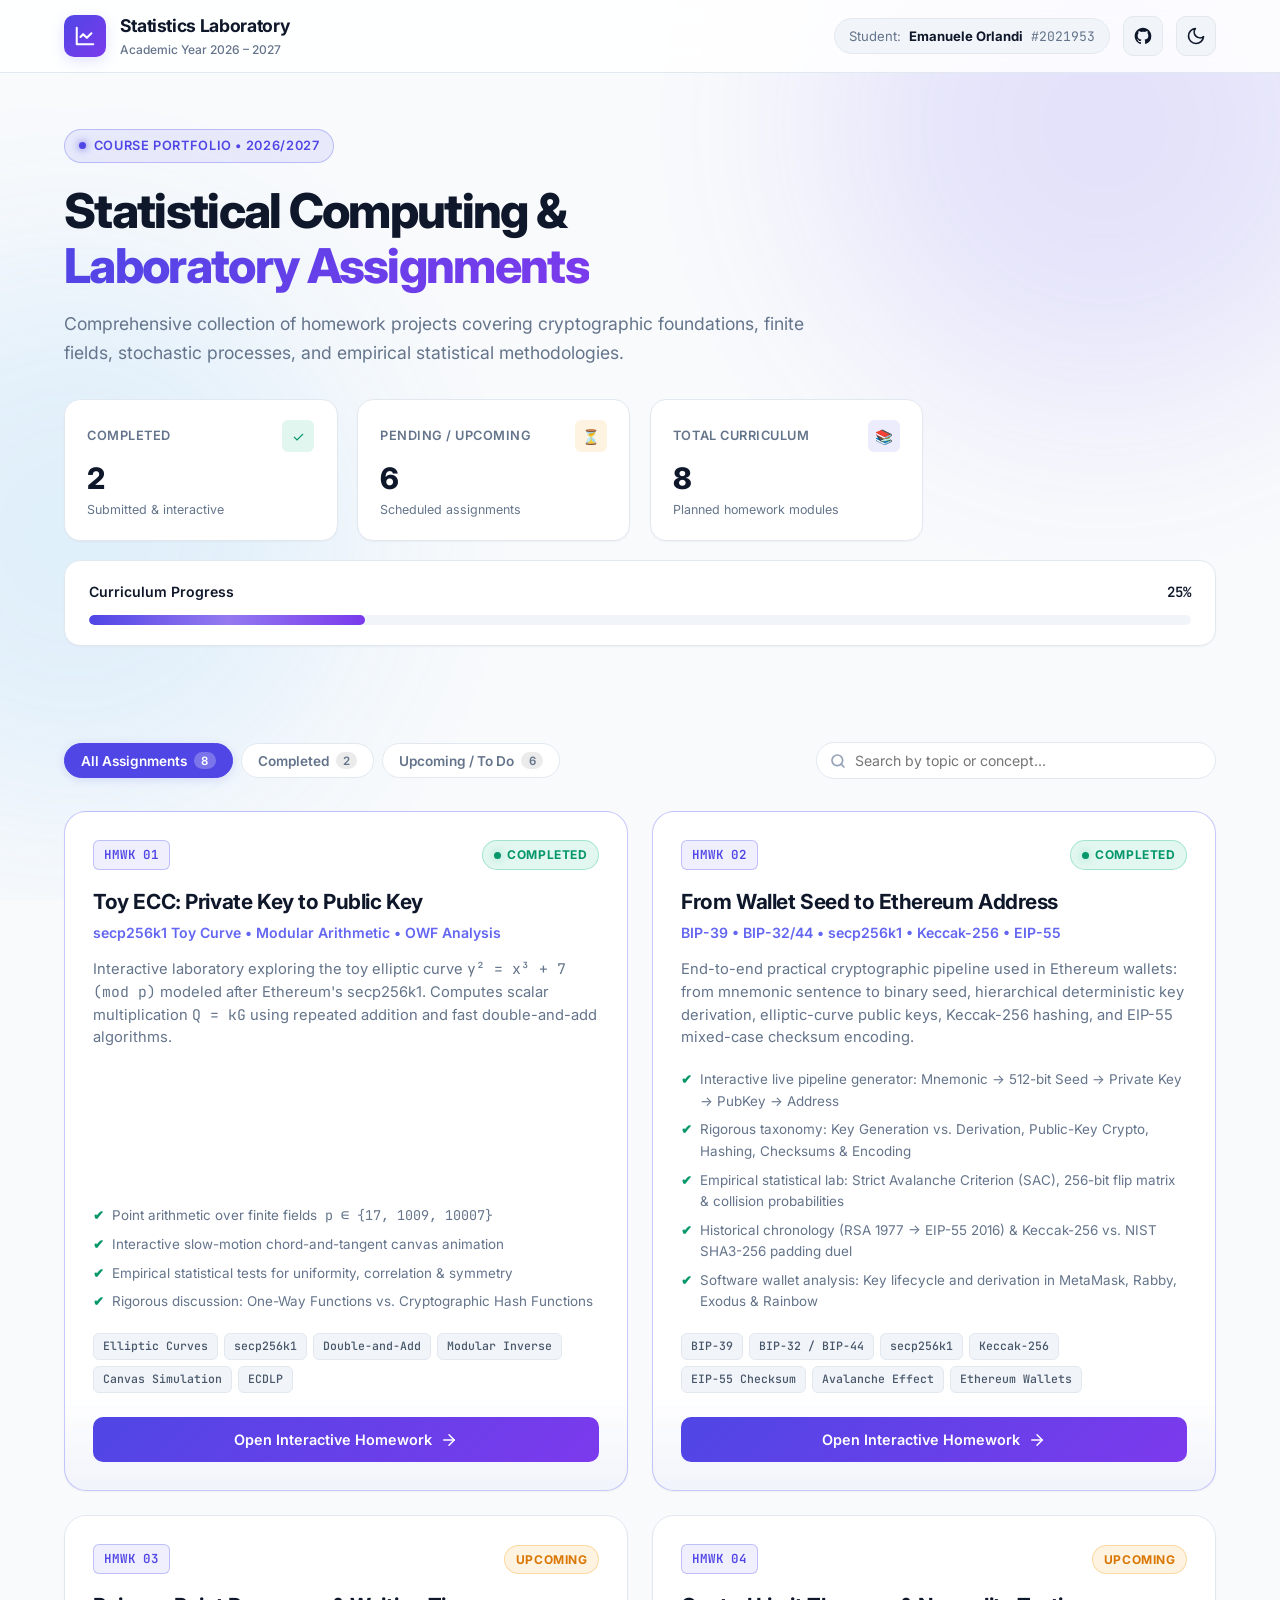
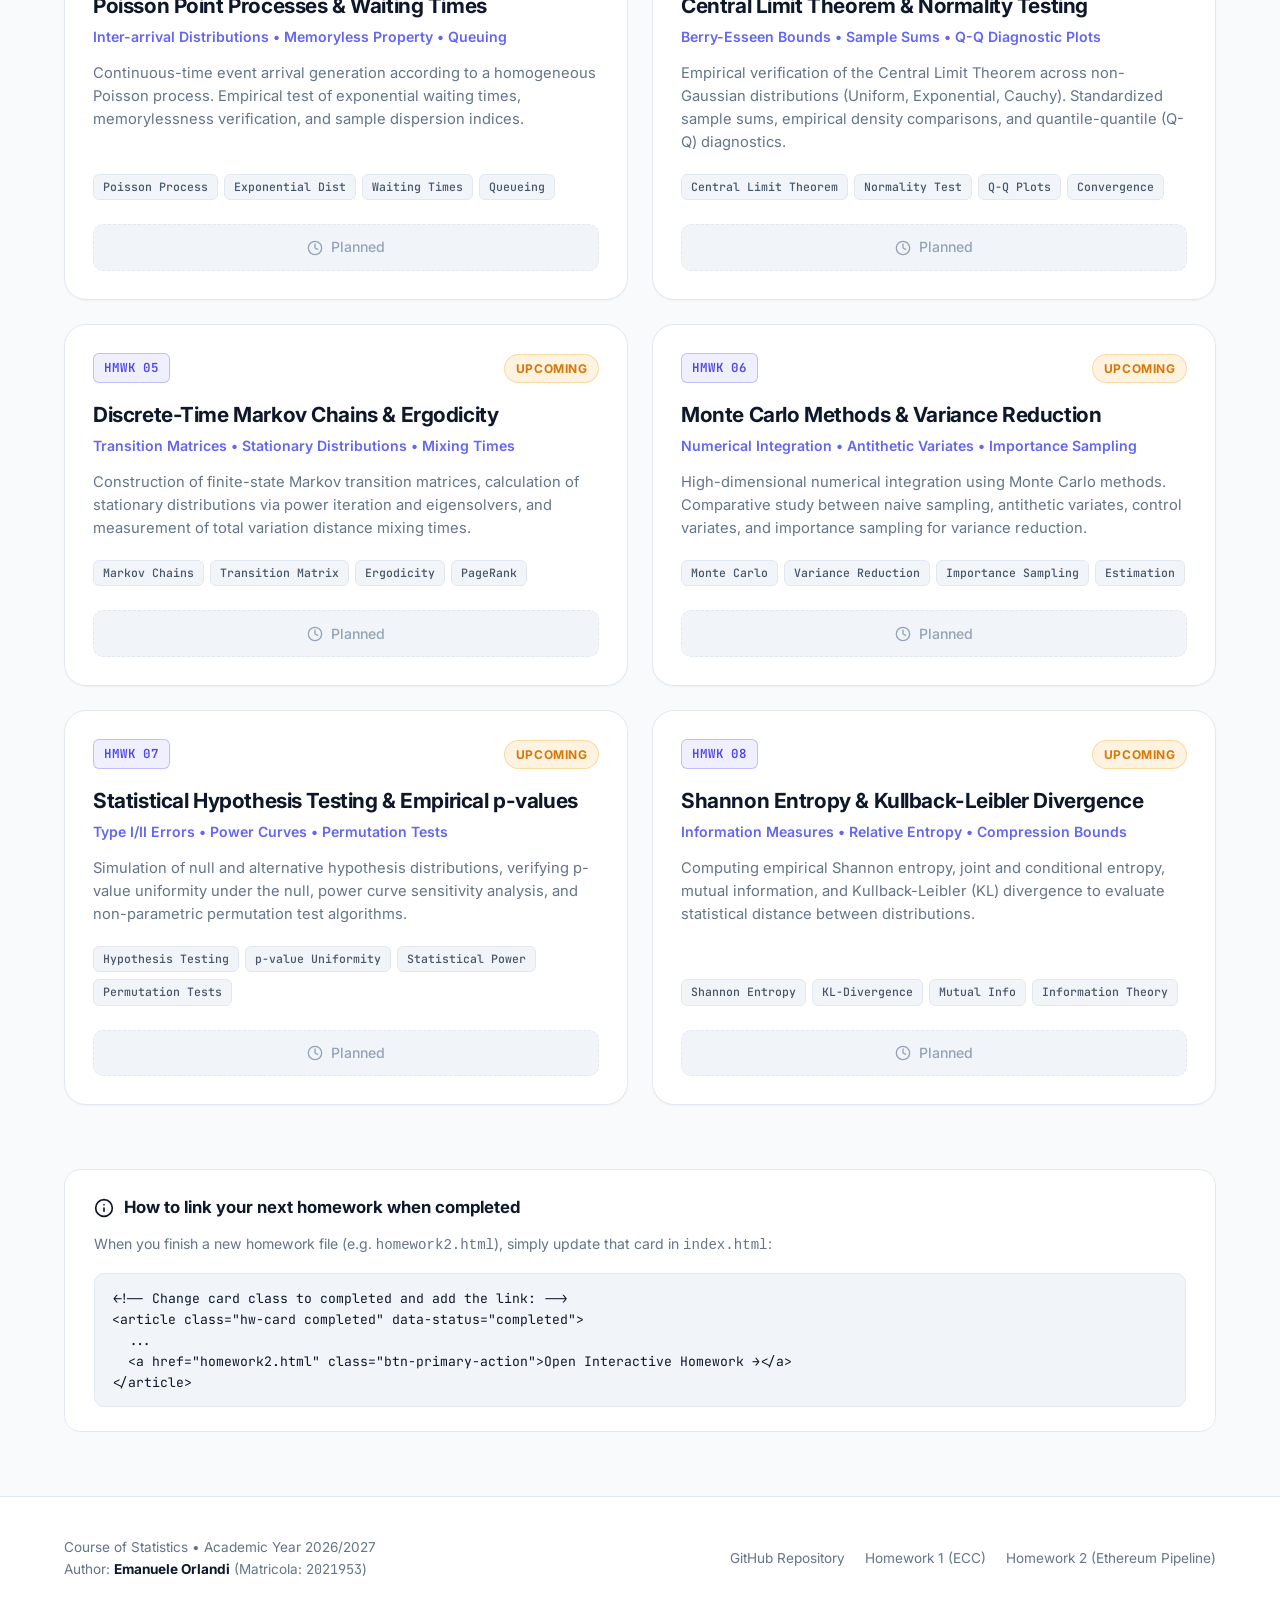
==== commit 25a9631d: "Hmwk 2" ====
--- a/index.html
+++ b/index.html
@@ -93,7 +93,7 @@
             <span class="metric-label">Completed</span>
             <span class="metric-icon" style="background: var(--status-completed-bg); color: var(--status-completed-text);">✓</span>
           </div>
-          <div class="metric-val" id="statCompleted">1</div>
+          <div class="metric-val" id="statCompleted">2</div>
           <div class="metric-sub">Submitted & interactive</div>
         </div>
 
@@ -102,7 +102,7 @@
             <span class="metric-label">Pending / Upcoming</span>
             <span class="metric-icon" style="background: var(--status-pending-bg); color: var(--status-pending-text);">⏳</span>
           </div>
-          <div class="metric-val" id="statPending">7</div>
+          <div class="metric-val" id="statPending">6</div>
           <div class="metric-sub">Scheduled assignments</div>
         </div>
 
@@ -119,10 +119,10 @@
         <div class="overall-progress-card">
           <div class="progress-header">
             <span>Curriculum Progress</span>
-            <span id="statPercent" class="mono">13%</span>
+            <span id="statPercent" class="mono">25%</span>
           </div>
-          <div class="progress-track" role="progressbar" aria-valuenow="13" aria-valuemin="0" aria-valuemax="100">
-            <div class="progress-fill" id="progressFill" style="width: 12.5%;"></div>
+          <div class="progress-track" role="progressbar" aria-valuenow="25" aria-valuemin="0" aria-valuemax="100">
+            <div class="progress-fill" id="progressFill" style="width: 25%;"></div>
           </div>
         </div>
       </div>
@@ -135,10 +135,10 @@
           All Assignments <span class="filter-count" id="countAll">8</span>
         </button>
         <button class="filter-btn" data-filter="completed" role="tab" aria-selected="false">
-          Completed <span class="filter-count" id="countCompleted">1</span>
+          Completed <span class="filter-count" id="countCompleted">2</span>
         </button>
         <button class="filter-btn" data-filter="upcoming" role="tab" aria-selected="false">
-          Upcoming / To Do <span class="filter-count" id="countUpcoming">7</span>
+          Upcoming / To Do <span class="filter-count" id="countUpcoming">6</span>
         </button>
       </div>
 
@@ -200,36 +200,49 @@
       </article>
 
       <!-- ==========================================
-           HOMEWORK 2 (UPCOMING / IN PROGRESS)
-           ========================================== -->
-      <article class="hw-card" data-status="upcoming">
+           HOMEWORK 2 (COMPLETED)
+           ========================================== -->
+      <article class="hw-card completed" data-status="completed">
         <div class="hw-card-top">
           <span class="hw-number-badge">HMWK 02</span>
-          <span class="hw-status-badge status-pending">Upcoming</span>
-        </div>
-
-        <h2 class="hw-card-title">Random Walks & Empirical Law of Large Numbers</h2>
-        <h3 class="hw-card-subtitle">Stochastic Trajectories &bull; Diffusion &bull; Convergence Rates</h3>
-        
-        <p class="hw-card-desc">
-          Simulation of discrete 1D and 2D symmetric random walks. Analysis of trajectory ensembles, first-passage times, return probabilities, and empirical verification of the Strong Law of Large Numbers (SLLN).
-        </p>
-
-        <div class="hw-tags">
-          <span class="hw-tag">Random Walks</span>
-          <span class="hw-tag">Stochastic Processes</span>
-          <span class="hw-tag">Law of Large Numbers</span>
-          <span class="hw-tag">Diffusion</span>
-        </div>
-
-        <div class="hw-card-footer">
-          <span class="btn-disabled-action">
-            <svg width="16" height="16" viewBox="0 0 24 24" fill="none" stroke="currentColor" stroke-width="2" stroke-linecap="round" stroke-linejoin="round">
-              <circle cx="12" cy="12" r="10"></circle>
-              <polyline points="12 6 12 12 16 14"></polyline>
-            </svg>
-            <span>In Progress / Scheduled</span>
-          </span>
+          <span class="hw-status-badge status-done">
+            <span class="pulse-dot"></span> Completed
+          </span>
+        </div>
+
+        <h2 class="hw-card-title">From Wallet Seed to Ethereum Address</h2>
+        <h3 class="hw-card-subtitle">BIP-39 &bull; BIP-32/44 &bull; secp256k1 &bull; Keccak-256 &bull; EIP-55</h3>
+        
+        <p class="hw-card-desc">
+          End-to-end practical cryptographic pipeline used in Ethereum wallets: from mnemonic sentence to binary seed, hierarchical deterministic key derivation, elliptic-curve public keys, Keccak-256 hashing, and EIP-55 mixed-case checksum encoding.
+        </p>
+
+        <ul class="hw-highlights">
+          <li>Interactive live pipeline generator: Mnemonic &rarr; 512-bit Seed &rarr; Private Key &rarr; PubKey &rarr; Address</li>
+          <li>Rigorous taxonomy: Key Generation vs. Derivation, Public-Key Crypto, Hashing, Checksums & Encoding</li>
+          <li>Empirical statistical lab: Strict Avalanche Criterion (SAC), 256-bit flip matrix & collision probabilities</li>
+          <li>Historical chronology (RSA 1977 &rarr; EIP-55 2016) & Keccak-256 vs. NIST SHA3-256 padding duel</li>
+          <li>Software wallet analysis: Key lifecycle and derivation in MetaMask, Rabby, Exodus & Rainbow</li>
+        </ul>
+
+        <div class="hw-tags">
+          <span class="hw-tag">BIP-39</span>
+          <span class="hw-tag">BIP-32 / BIP-44</span>
+          <span class="hw-tag">secp256k1</span>
+          <span class="hw-tag">Keccak-256</span>
+          <span class="hw-tag">EIP-55 Checksum</span>
+          <span class="hw-tag">Avalanche Effect</span>
+          <span class="hw-tag">Ethereum Wallets</span>
+        </div>
+
+        <div class="hw-card-footer">
+          <a href="homework2.html" class="btn-primary-action" id="openHw2">
+            <span>Open Interactive Homework</span>
+            <svg width="18" height="18" viewBox="0 0 24 24" fill="none" stroke="currentColor" stroke-width="2" stroke-linecap="round" stroke-linejoin="round">
+              <line x1="5" y1="12" x2="19" y2="12"></line>
+              <polyline points="12 5 19 12 12 19"></polyline>
+            </svg>
+          </a>
         </div>
       </article>
 
@@ -481,6 +494,7 @@
       <div class="footer-links">
         <a href="https://github.com/LeleOrlandi02/StatisticsHomework26-27" target="_blank" rel="noopener noreferrer" class="footer-link">GitHub Repository</a>
         <a href="homework1.html" class="footer-link">Homework 1 (ECC)</a>
+        <a href="homework2.html" class="footer-link">Homework 2 (Ethereum Pipeline)</a>
       </div>
     </div>
   </footer>
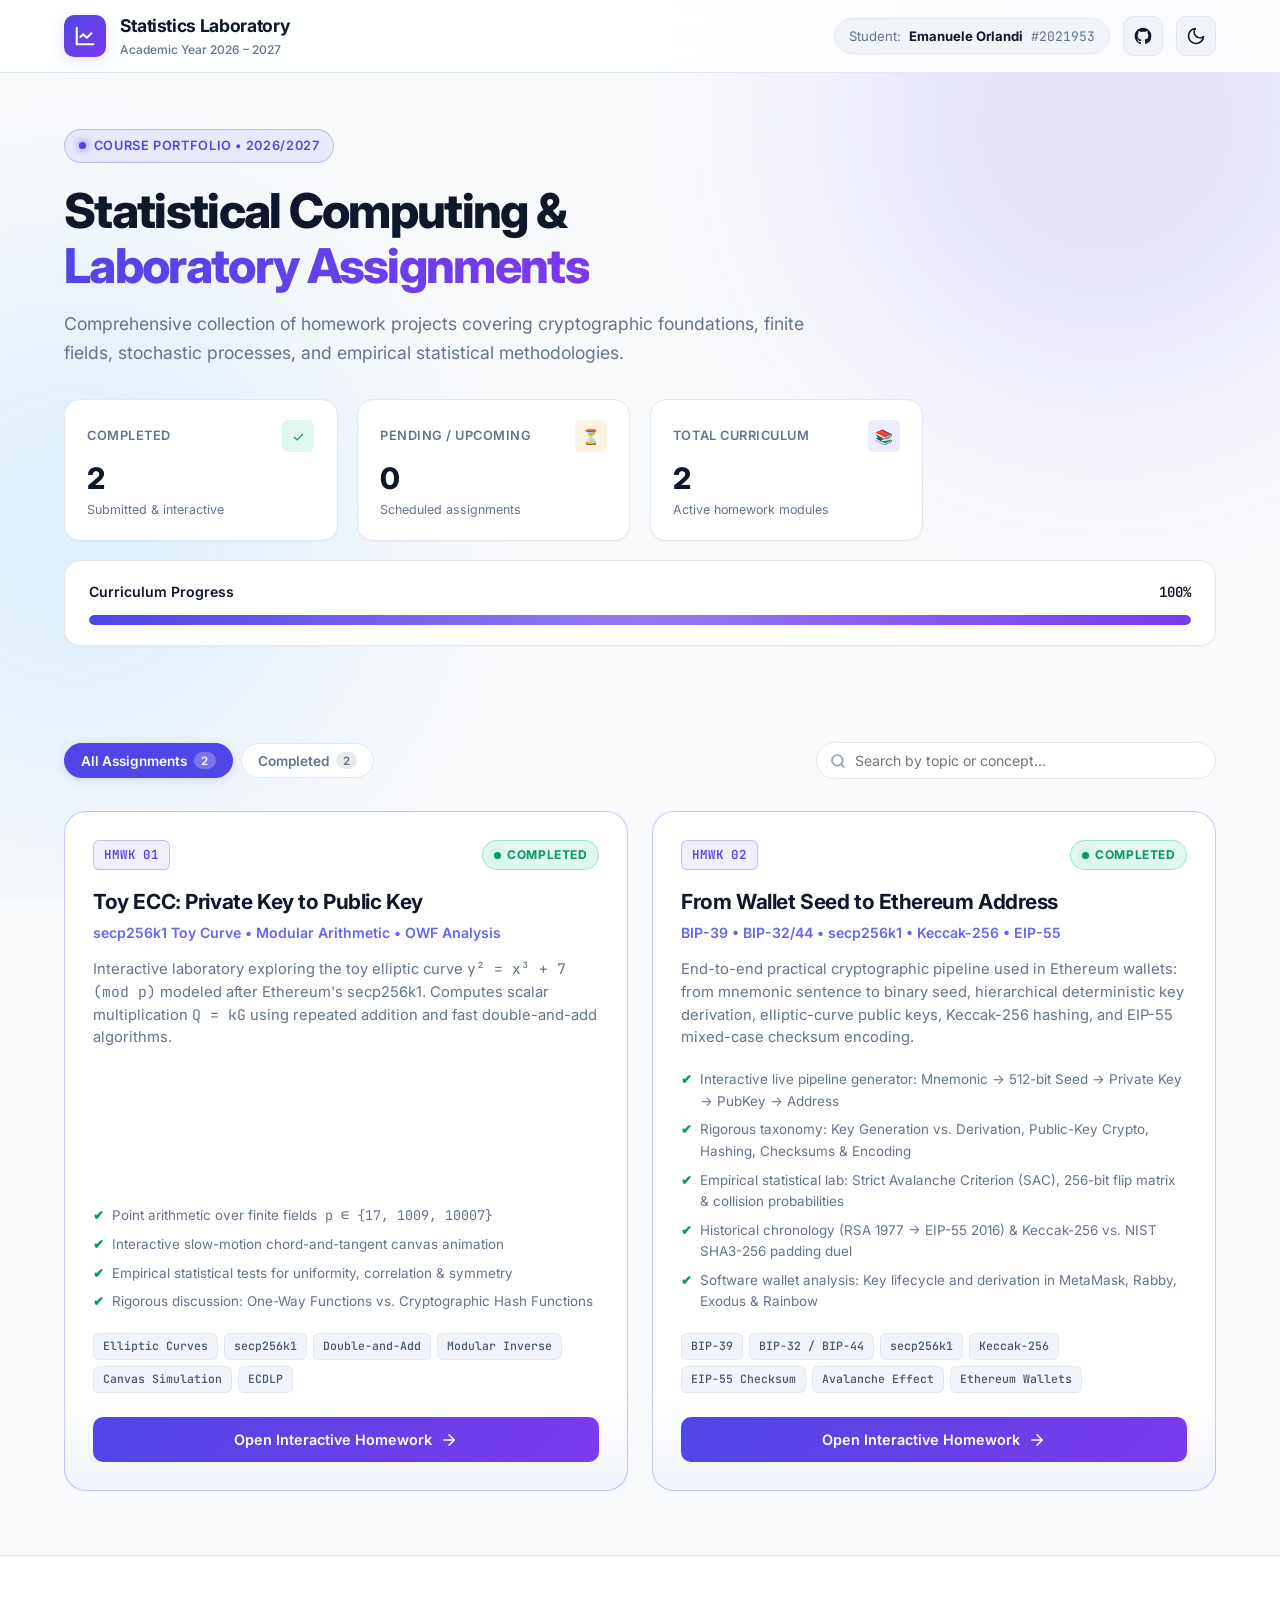
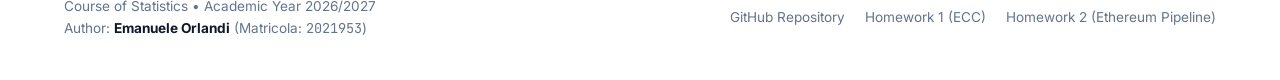
==== commit 7b6fc278: "homework1 UI" ====
--- a/index.html
+++ b/index.html
@@ -102,7 +102,7 @@
             <span class="metric-label">Pending / Upcoming</span>
             <span class="metric-icon" style="background: var(--status-pending-bg); color: var(--status-pending-text);">⏳</span>
           </div>
-          <div class="metric-val" id="statPending">6</div>
+          <div class="metric-val" id="statPending">0</div>
           <div class="metric-sub">Scheduled assignments</div>
         </div>
 
@@ -111,18 +111,18 @@
             <span class="metric-label">Total Curriculum</span>
             <span class="metric-icon" style="background: rgba(99, 102, 241, 0.12); color: var(--accent-primary);">📚</span>
           </div>
-          <div class="metric-val" id="statTotal">8</div>
-          <div class="metric-sub">Planned homework modules</div>
+          <div class="metric-val" id="statTotal">2</div>
+          <div class="metric-sub">Active homework modules</div>
         </div>
 
         <!-- Overall Progress Bar Card -->
         <div class="overall-progress-card">
           <div class="progress-header">
             <span>Curriculum Progress</span>
-            <span id="statPercent" class="mono">25%</span>
-          </div>
-          <div class="progress-track" role="progressbar" aria-valuenow="25" aria-valuemin="0" aria-valuemax="100">
-            <div class="progress-fill" id="progressFill" style="width: 25%;"></div>
+            <span id="statPercent" class="mono">100%</span>
+          </div>
+          <div class="progress-track" role="progressbar" aria-valuenow="100" aria-valuemin="0" aria-valuemax="100">
+            <div class="progress-fill" id="progressFill" style="width: 100%;"></div>
           </div>
         </div>
       </div>
@@ -132,13 +132,10 @@
     <section class="controls-section" aria-label="Filters and Search">
       <div class="filter-pills" role="tablist">
         <button class="filter-btn active" data-filter="all" role="tab" aria-selected="true">
-          All Assignments <span class="filter-count" id="countAll">8</span>
+          All Assignments <span class="filter-count" id="countAll">2</span>
         </button>
         <button class="filter-btn" data-filter="completed" role="tab" aria-selected="false">
           Completed <span class="filter-count" id="countCompleted">2</span>
-        </button>
-        <button class="filter-btn" data-filter="upcoming" role="tab" aria-selected="false">
-          Upcoming / To Do <span class="filter-count" id="countUpcoming">6</span>
         </button>
       </div>
 
@@ -246,210 +243,6 @@
         </div>
       </article>
 
-      <!-- ==========================================
-           HOMEWORK 3 (UPCOMING)
-           ========================================== -->
-      <article class="hw-card" data-status="upcoming">
-        <div class="hw-card-top">
-          <span class="hw-number-badge">HMWK 03</span>
-          <span class="hw-status-badge status-pending">Upcoming</span>
-        </div>
-
-        <h2 class="hw-card-title">Poisson Point Processes & Waiting Times</h2>
-        <h3 class="hw-card-subtitle">Inter-arrival Distributions &bull; Memoryless Property &bull; Queuing</h3>
-        
-        <p class="hw-card-desc">
-          Continuous-time event arrival generation according to a homogeneous Poisson process. Empirical test of exponential waiting times, memorylessness verification, and sample dispersion indices.
-        </p>
-
-        <div class="hw-tags">
-          <span class="hw-tag">Poisson Process</span>
-          <span class="hw-tag">Exponential Dist</span>
-          <span class="hw-tag">Waiting Times</span>
-          <span class="hw-tag">Queueing</span>
-        </div>
-
-        <div class="hw-card-footer">
-          <span class="btn-disabled-action">
-            <svg width="16" height="16" viewBox="0 0 24 24" fill="none" stroke="currentColor" stroke-width="2" stroke-linecap="round" stroke-linejoin="round">
-              <circle cx="12" cy="12" r="10"></circle>
-              <polyline points="12 6 12 12 16 14"></polyline>
-            </svg>
-            <span>Planned</span>
-          </span>
-        </div>
-      </article>
-
-      <!-- ==========================================
-           HOMEWORK 4 (UPCOMING)
-           ========================================== -->
-      <article class="hw-card" data-status="upcoming">
-        <div class="hw-card-top">
-          <span class="hw-number-badge">HMWK 04</span>
-          <span class="hw-status-badge status-pending">Upcoming</span>
-        </div>
-
-        <h2 class="hw-card-title">Central Limit Theorem & Normality Testing</h2>
-        <h3 class="hw-card-subtitle">Berry-Esseen Bounds &bull; Sample Sums &bull; Q-Q Diagnostic Plots</h3>
-        
-        <p class="hw-card-desc">
-          Empirical verification of the Central Limit Theorem across non-Gaussian distributions (Uniform, Exponential, Cauchy). Standardized sample sums, empirical density comparisons, and quantile-quantile (Q-Q) diagnostics.
-        </p>
-
-        <div class="hw-tags">
-          <span class="hw-tag">Central Limit Theorem</span>
-          <span class="hw-tag">Normality Test</span>
-          <span class="hw-tag">Q-Q Plots</span>
-          <span class="hw-tag">Convergence</span>
-        </div>
-
-        <div class="hw-card-footer">
-          <span class="btn-disabled-action">
-            <svg width="16" height="16" viewBox="0 0 24 24" fill="none" stroke="currentColor" stroke-width="2" stroke-linecap="round" stroke-linejoin="round">
-              <circle cx="12" cy="12" r="10"></circle>
-              <polyline points="12 6 12 12 16 14"></polyline>
-            </svg>
-            <span>Planned</span>
-          </span>
-        </div>
-      </article>
-
-      <!-- ==========================================
-           HOMEWORK 5 (UPCOMING)
-           ========================================== -->
-      <article class="hw-card" data-status="upcoming">
-        <div class="hw-card-top">
-          <span class="hw-number-badge">HMWK 05</span>
-          <span class="hw-status-badge status-pending">Upcoming</span>
-        </div>
-
-        <h2 class="hw-card-title">Discrete-Time Markov Chains & Ergodicity</h2>
-        <h3 class="hw-card-subtitle">Transition Matrices &bull; Stationary Distributions &bull; Mixing Times</h3>
-        
-        <p class="hw-card-desc">
-          Construction of finite-state Markov transition matrices, calculation of stationary distributions via power iteration and eigensolvers, and measurement of total variation distance mixing times.
-        </p>
-
-        <div class="hw-tags">
-          <span class="hw-tag">Markov Chains</span>
-          <span class="hw-tag">Transition Matrix</span>
-          <span class="hw-tag">Ergodicity</span>
-          <span class="hw-tag">PageRank</span>
-        </div>
-
-        <div class="hw-card-footer">
-          <span class="btn-disabled-action">
-            <svg width="16" height="16" viewBox="0 0 24 24" fill="none" stroke="currentColor" stroke-width="2" stroke-linecap="round" stroke-linejoin="round">
-              <circle cx="12" cy="12" r="10"></circle>
-              <polyline points="12 6 12 12 16 14"></polyline>
-            </svg>
-            <span>Planned</span>
-          </span>
-        </div>
-      </article>
-
-      <!-- ==========================================
-           HOMEWORK 6 (UPCOMING)
-           ========================================== -->
-      <article class="hw-card" data-status="upcoming">
-        <div class="hw-card-top">
-          <span class="hw-number-badge">HMWK 06</span>
-          <span class="hw-status-badge status-pending">Upcoming</span>
-        </div>
-
-        <h2 class="hw-card-title">Monte Carlo Methods & Variance Reduction</h2>
-        <h3 class="hw-card-subtitle">Numerical Integration &bull; Antithetic Variates &bull; Importance Sampling</h3>
-        
-        <p class="hw-card-desc">
-          High-dimensional numerical integration using Monte Carlo methods. Comparative study between naive sampling, antithetic variates, control variates, and importance sampling for variance reduction.
-        </p>
-
-        <div class="hw-tags">
-          <span class="hw-tag">Monte Carlo</span>
-          <span class="hw-tag">Variance Reduction</span>
-          <span class="hw-tag">Importance Sampling</span>
-          <span class="hw-tag">Estimation</span>
-        </div>
-
-        <div class="hw-card-footer">
-          <span class="btn-disabled-action">
-            <svg width="16" height="16" viewBox="0 0 24 24" fill="none" stroke="currentColor" stroke-width="2" stroke-linecap="round" stroke-linejoin="round">
-              <circle cx="12" cy="12" r="10"></circle>
-              <polyline points="12 6 12 12 16 14"></polyline>
-            </svg>
-            <span>Planned</span>
-          </span>
-        </div>
-      </article>
-
-      <!-- ==========================================
-           HOMEWORK 7 (UPCOMING)
-           ========================================== -->
-      <article class="hw-card" data-status="upcoming">
-        <div class="hw-card-top">
-          <span class="hw-number-badge">HMWK 07</span>
-          <span class="hw-status-badge status-pending">Upcoming</span>
-        </div>
-
-        <h2 class="hw-card-title">Statistical Hypothesis Testing & Empirical p-values</h2>
-        <h3 class="hw-card-subtitle">Type I/II Errors &bull; Power Curves &bull; Permutation Tests</h3>
-        
-        <p class="hw-card-desc">
-          Simulation of null and alternative hypothesis distributions, verifying p-value uniformity under the null, power curve sensitivity analysis, and non-parametric permutation test algorithms.
-        </p>
-
-        <div class="hw-tags">
-          <span class="hw-tag">Hypothesis Testing</span>
-          <span class="hw-tag">p-value Uniformity</span>
-          <span class="hw-tag">Statistical Power</span>
-          <span class="hw-tag">Permutation Tests</span>
-        </div>
-
-        <div class="hw-card-footer">
-          <span class="btn-disabled-action">
-            <svg width="16" height="16" viewBox="0 0 24 24" fill="none" stroke="currentColor" stroke-width="2" stroke-linecap="round" stroke-linejoin="round">
-              <circle cx="12" cy="12" r="10"></circle>
-              <polyline points="12 6 12 12 16 14"></polyline>
-            </svg>
-            <span>Planned</span>
-          </span>
-        </div>
-      </article>
-
-      <!-- ==========================================
-           HOMEWORK 8 (UPCOMING)
-           ========================================== -->
-      <article class="hw-card" data-status="upcoming">
-        <div class="hw-card-top">
-          <span class="hw-number-badge">HMWK 08</span>
-          <span class="hw-status-badge status-pending">Upcoming</span>
-        </div>
-
-        <h2 class="hw-card-title">Shannon Entropy & Kullback-Leibler Divergence</h2>
-        <h3 class="hw-card-subtitle">Information Measures &bull; Relative Entropy &bull; Compression Bounds</h3>
-        
-        <p class="hw-card-desc">
-          Computing empirical Shannon entropy, joint and conditional entropy, mutual information, and Kullback-Leibler (KL) divergence to evaluate statistical distance between distributions.
-        </p>
-
-        <div class="hw-tags">
-          <span class="hw-tag">Shannon Entropy</span>
-          <span class="hw-tag">KL-Divergence</span>
-          <span class="hw-tag">Mutual Info</span>
-          <span class="hw-tag">Information Theory</span>
-        </div>
-
-        <div class="hw-card-footer">
-          <span class="btn-disabled-action">
-            <svg width="16" height="16" viewBox="0 0 24 24" fill="none" stroke="currentColor" stroke-width="2" stroke-linecap="round" stroke-linejoin="round">
-              <circle cx="12" cy="12" r="10"></circle>
-              <polyline points="12 6 12 12 16 14"></polyline>
-            </svg>
-            <span>Planned</span>
-          </span>
-        </div>
-      </article>
-
       <!-- Empty State for Live Search -->
       <div class="empty-state" id="emptyState">
         <div class="empty-icon">🔍</div>
@@ -457,28 +250,6 @@
         <p class="empty-desc">Try clearing your search term or selecting another filter tab.</p>
       </div>
 
-    </section>
-
-    <!-- Quick Integration Guide for Future Homeworks -->
-    <section class="quickstart-guide" aria-label="Quick Guide">
-      <div class="quickstart-header">
-        <svg width="20" height="20" viewBox="0 0 24 24" fill="none" stroke="currentColor" stroke-width="2" stroke-linecap="round" stroke-linejoin="round">
-          <circle cx="12" cy="12" r="10"></circle>
-          <line x1="12" y1="16" x2="12" y2="12"></line>
-          <line x1="12" y1="8" x2="12.01" y2="8"></line>
-        </svg>
-        <h3>How to link your next homework when completed</h3>
-      </div>
-      <p class="quickstart-desc">
-        When you finish a new homework file (e.g. <code>homework2.html</code>), simply update that card in <code>index.html</code>:
-      </p>
-      <div class="code-snippet">
-&lt;!-- Change card class to completed and add the link: --&gt;<br>
-&lt;article class="hw-card completed" data-status="completed"&gt;<br>
-&nbsp;&nbsp;...<br>
-&nbsp;&nbsp;&lt;a href="homework2.html" class="btn-primary-action"&gt;Open Interactive Homework &rarr;&lt;/a&gt;<br>
-&lt;/article&gt;
-      </div>
     </section>
 
   </main>
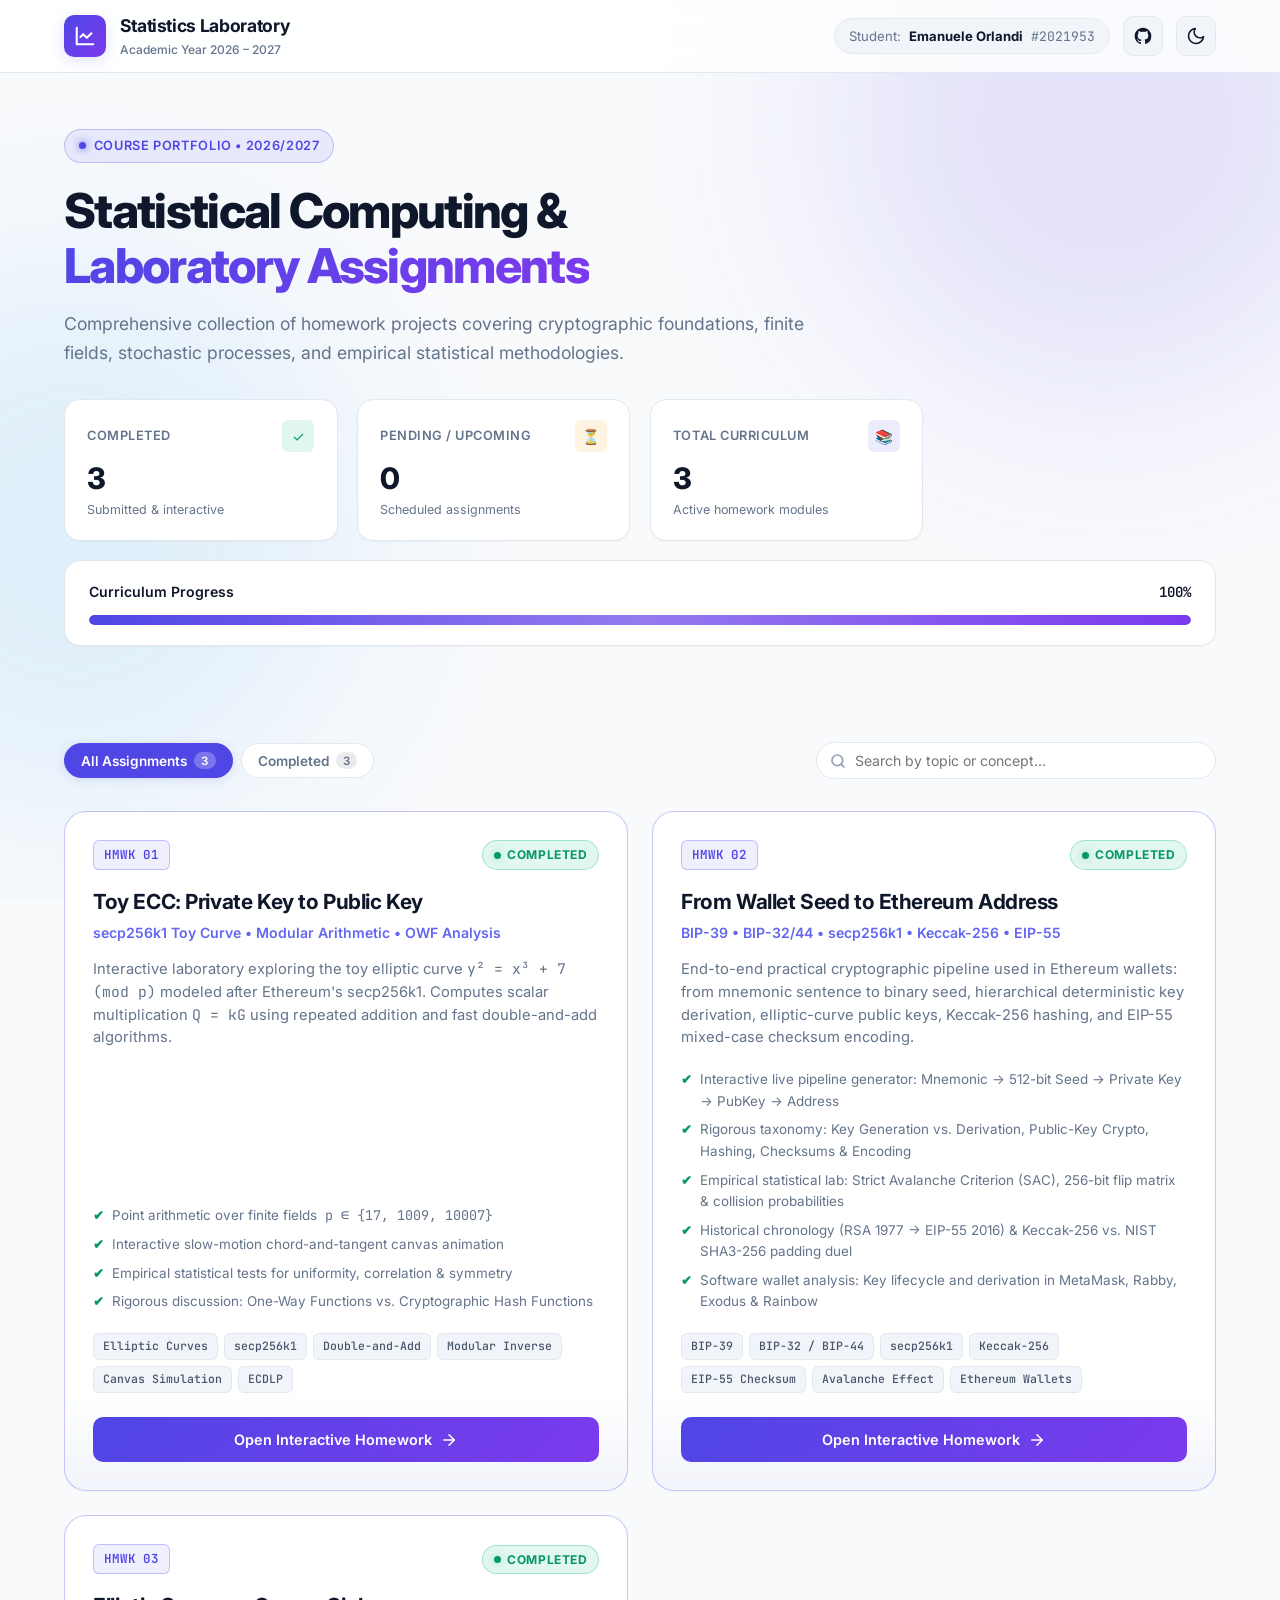
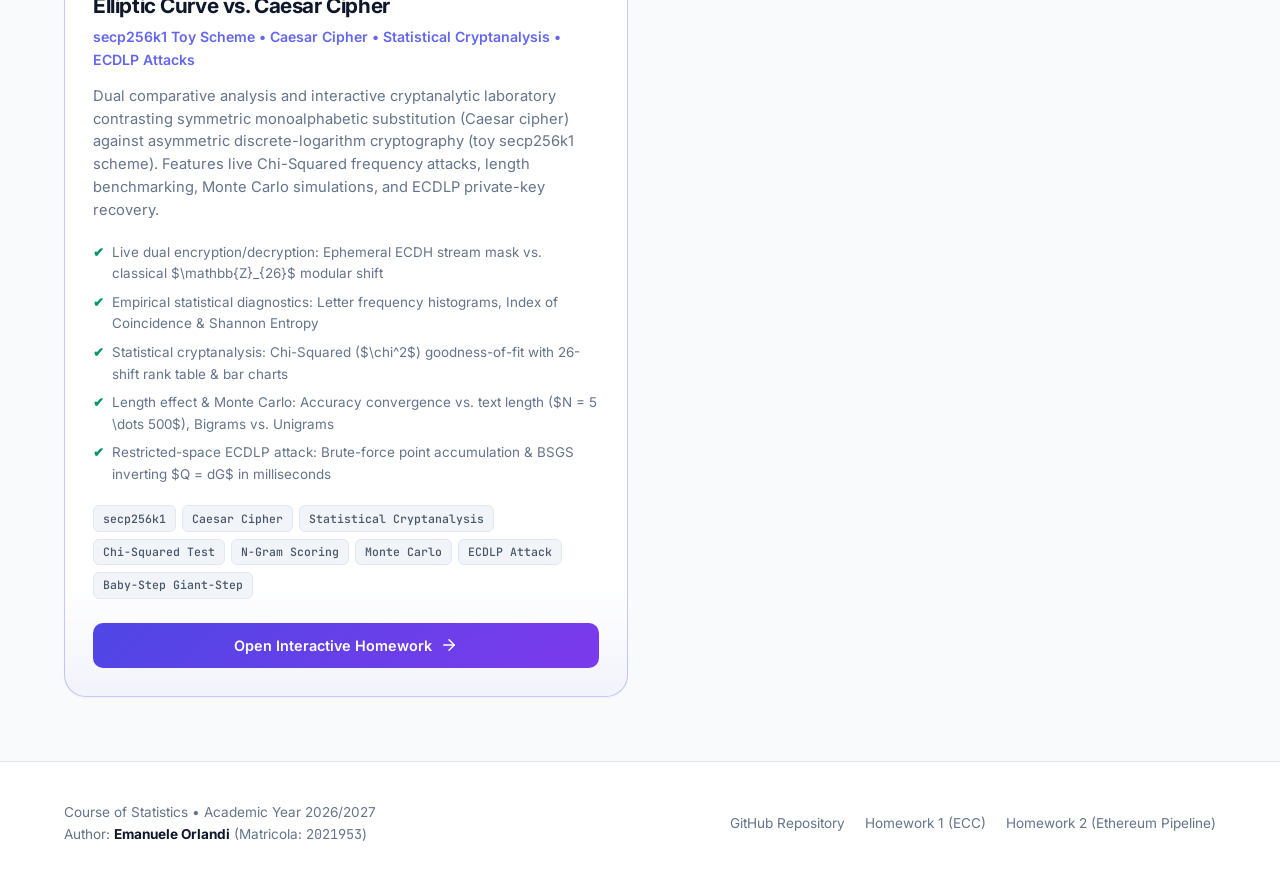
==== commit f6c40340: "adding hmwk 3" ====
--- a/index.html
+++ b/index.html
@@ -93,7 +93,7 @@
             <span class="metric-label">Completed</span>
             <span class="metric-icon" style="background: var(--status-completed-bg); color: var(--status-completed-text);">✓</span>
           </div>
-          <div class="metric-val" id="statCompleted">2</div>
+          <div class="metric-val" id="statCompleted">3</div>
           <div class="metric-sub">Submitted & interactive</div>
         </div>
 
@@ -111,7 +111,7 @@
             <span class="metric-label">Total Curriculum</span>
             <span class="metric-icon" style="background: rgba(99, 102, 241, 0.12); color: var(--accent-primary);">📚</span>
           </div>
-          <div class="metric-val" id="statTotal">2</div>
+          <div class="metric-val" id="statTotal">3</div>
           <div class="metric-sub">Active homework modules</div>
         </div>
 
@@ -132,10 +132,10 @@
     <section class="controls-section" aria-label="Filters and Search">
       <div class="filter-pills" role="tablist">
         <button class="filter-btn active" data-filter="all" role="tab" aria-selected="true">
-          All Assignments <span class="filter-count" id="countAll">2</span>
+          All Assignments <span class="filter-count" id="countAll">3</span>
         </button>
         <button class="filter-btn" data-filter="completed" role="tab" aria-selected="false">
-          Completed <span class="filter-count" id="countCompleted">2</span>
+          Completed <span class="filter-count" id="countCompleted">3</span>
         </button>
       </div>
 
@@ -243,6 +243,54 @@
         </div>
       </article>
 
+      <!-- ==========================================
+           HOMEWORK 3 (COMPLETED)
+           ========================================== -->
+      <article class="hw-card completed" data-status="completed">
+        <div class="hw-card-top">
+          <span class="hw-number-badge">HMWK 03</span>
+          <span class="hw-status-badge status-done">
+            <span class="pulse-dot"></span> Completed
+          </span>
+        </div>
+
+        <h2 class="hw-card-title">Elliptic Curve vs. Caesar Cipher</h2>
+        <h3 class="hw-card-subtitle">secp256k1 Toy Scheme &bull; Caesar Cipher &bull; Statistical Cryptanalysis &bull; ECDLP Attacks</h3>
+        
+        <p class="hw-card-desc">
+          Dual comparative analysis and interactive cryptanalytic laboratory contrasting symmetric monoalphabetic substitution (Caesar cipher) against asymmetric discrete-logarithm cryptography (toy secp256k1 scheme). Features live Chi-Squared frequency attacks, length benchmarking, Monte Carlo simulations, and ECDLP private-key recovery.
+        </p>
+
+        <ul class="hw-highlights">
+          <li>Live dual encryption/decryption: Ephemeral ECDH stream mask vs. classical $\mathbb{Z}_{26}$ modular shift</li>
+          <li>Empirical statistical diagnostics: Letter frequency histograms, Index of Coincidence & Shannon Entropy</li>
+          <li>Statistical cryptanalysis: Chi-Squared ($\chi^2$) goodness-of-fit with 26-shift rank table & bar charts</li>
+          <li>Length effect & Monte Carlo: Accuracy convergence vs. text length ($N = 5 \dots 500$), Bigrams vs. Unigrams</li>
+          <li>Restricted-space ECDLP attack: Brute-force point accumulation & BSGS inverting $Q = dG$ in milliseconds</li>
+        </ul>
+
+        <div class="hw-tags">
+          <span class="hw-tag">secp256k1</span>
+          <span class="hw-tag">Caesar Cipher</span>
+          <span class="hw-tag">Statistical Cryptanalysis</span>
+          <span class="hw-tag">Chi-Squared Test</span>
+          <span class="hw-tag">N-Gram Scoring</span>
+          <span class="hw-tag">Monte Carlo</span>
+          <span class="hw-tag">ECDLP Attack</span>
+          <span class="hw-tag">Baby-Step Giant-Step</span>
+        </div>
+
+        <div class="hw-card-footer">
+          <a href="homework3.html" class="btn-primary-action" id="openHw3">
+            <span>Open Interactive Homework</span>
+            <svg width="18" height="18" viewBox="0 0 24 24" fill="none" stroke="currentColor" stroke-width="2" stroke-linecap="round" stroke-linejoin="round">
+              <line x1="5" y1="12" x2="19" y2="12"></line>
+              <polyline points="12 5 19 12 12 19"></polyline>
+            </svg>
+          </a>
+        </div>
+      </article>
+
       <!-- Empty State for Live Search -->
       <div class="empty-state" id="emptyState">
         <div class="empty-icon">🔍</div>
--- a/style.css
+++ b/style.css
@@ -977,3 +977,34 @@
   font-size: 0.88rem;
   color: var(--text-muted);
 }
+
+/* --- MathJax LaTeX Typography & System Integration --- */
+.MathJax,
+mjx-container {
+  color: inherit !important;
+  font-size: inherit;
+}
+
+mjx-container[jax="SVG"] {
+  outline: none;
+}
+
+mjx-container[jax="SVG"][display="true"] {
+  display: block;
+  text-align: center;
+  margin: 1rem 0;
+  overflow-x: auto;
+  overflow-y: hidden;
+}
+
+mjx-container[jax="SVG"]:not([display="true"]) {
+  display: inline-block;
+  vertical-align: -0.15ex;
+  margin: 0 0.1em;
+}
+
+mjx-container svg {
+  fill: currentColor;
+  stroke: currentColor;
+}
+
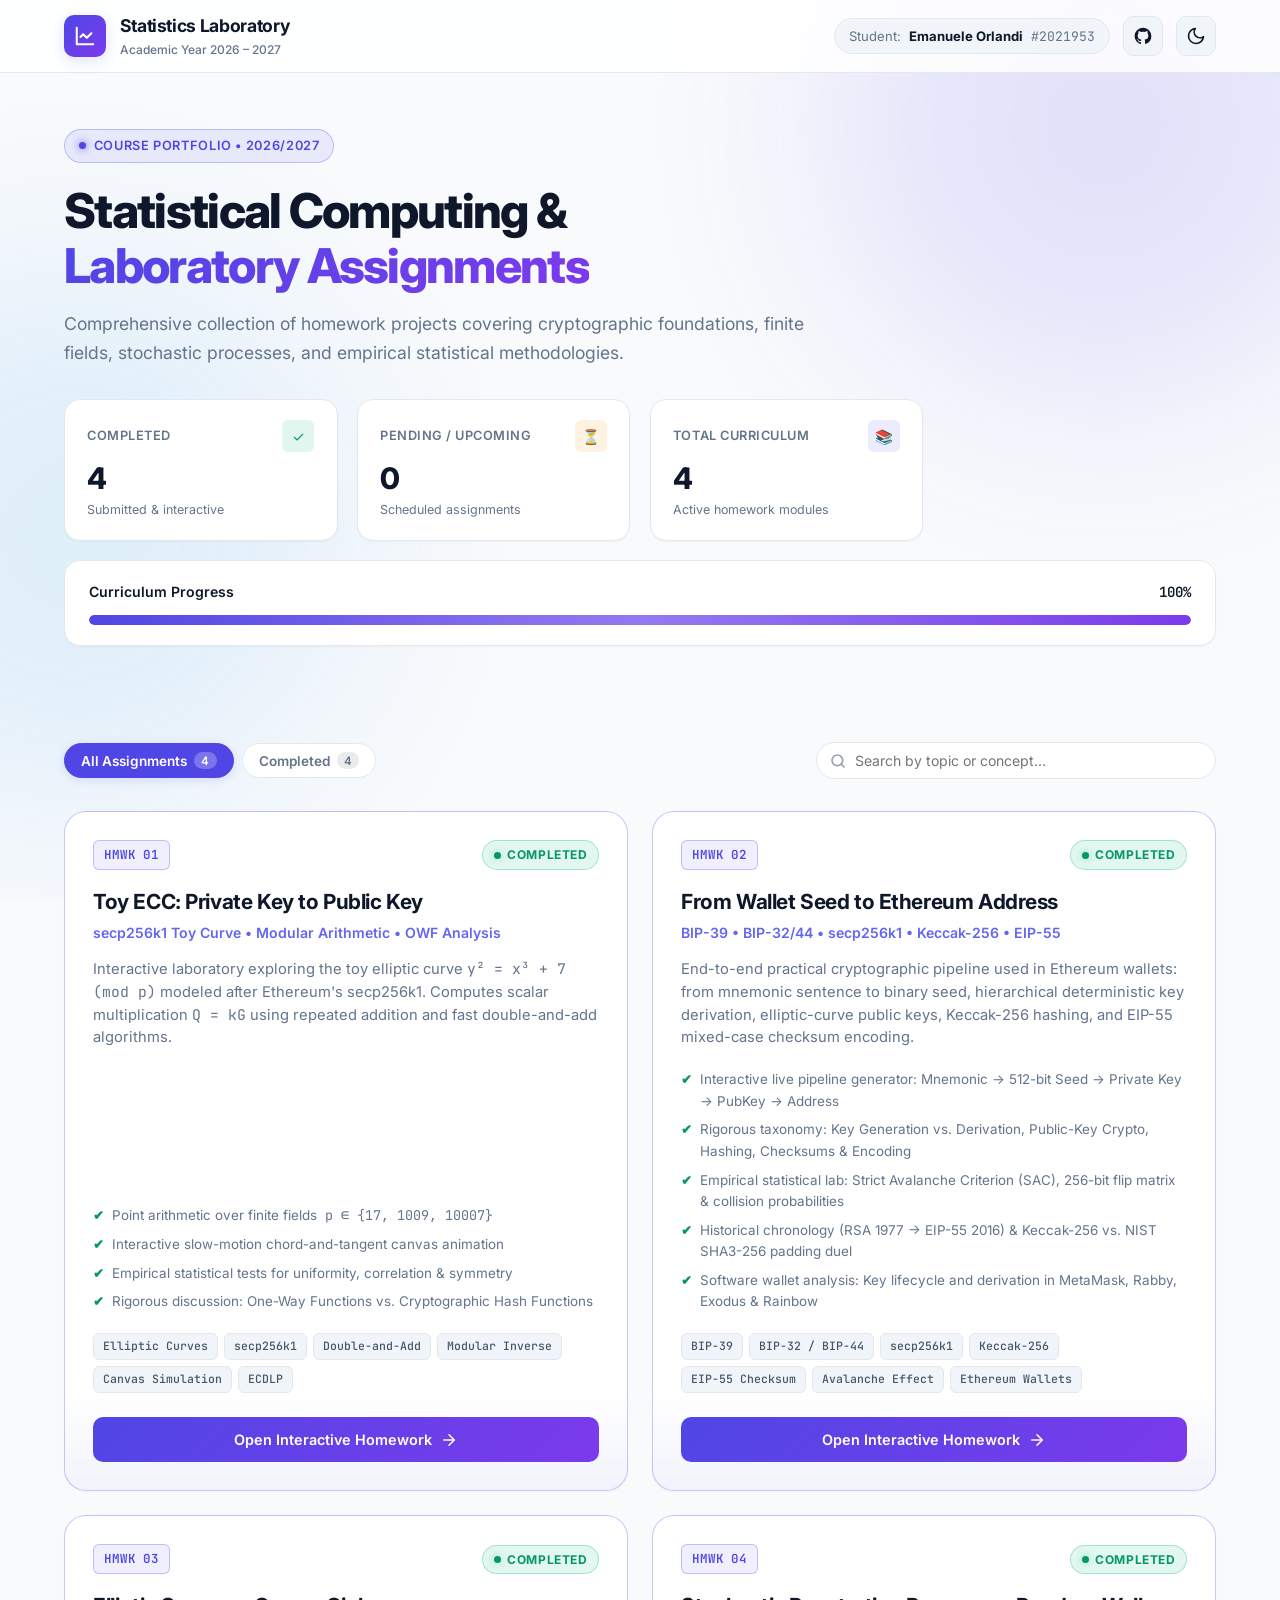
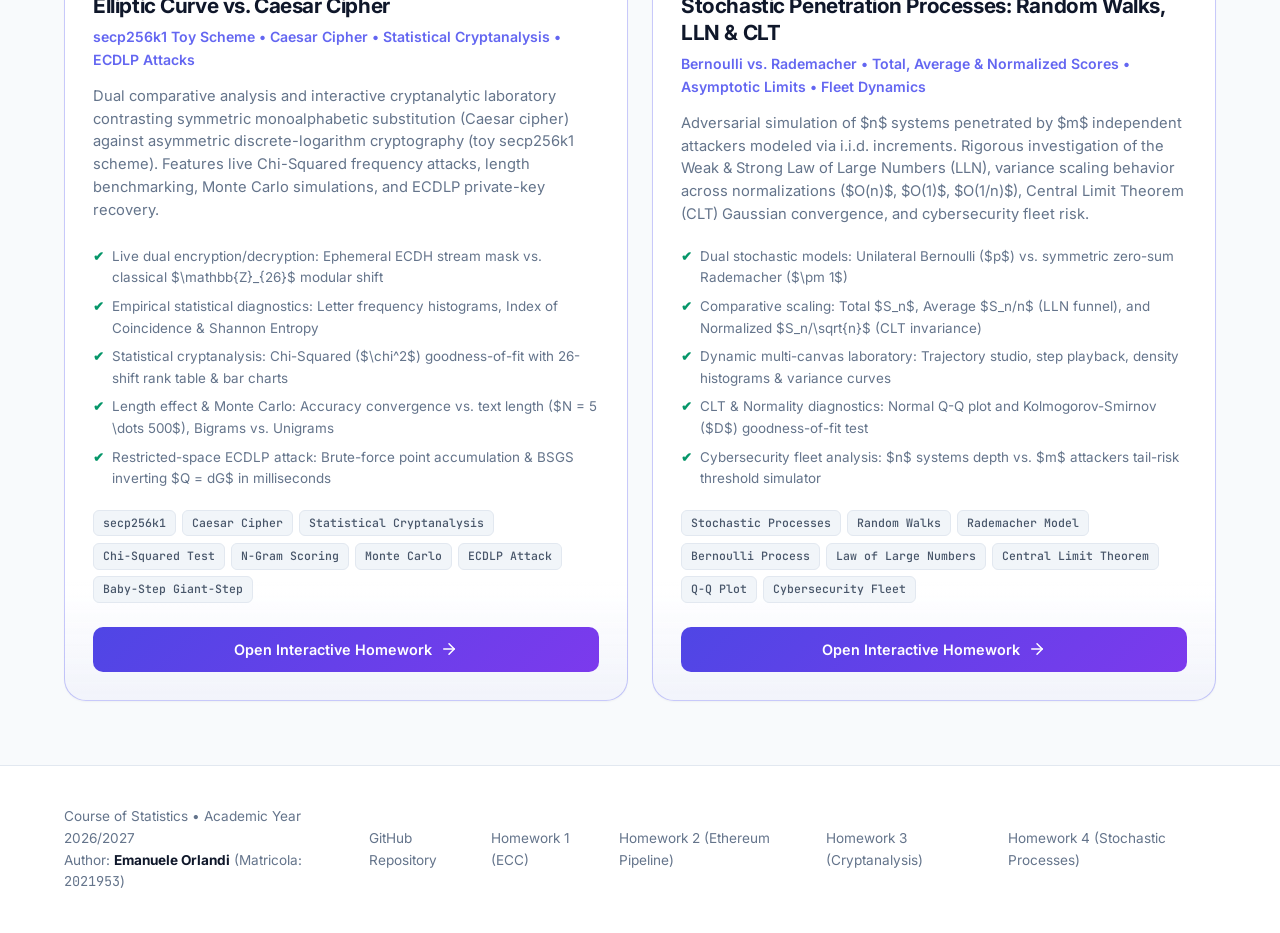
==== commit cd64fb90: "Hmwk 4 + modifiche" ====
--- a/index.html
+++ b/index.html
@@ -93,7 +93,7 @@
             <span class="metric-label">Completed</span>
             <span class="metric-icon" style="background: var(--status-completed-bg); color: var(--status-completed-text);">✓</span>
           </div>
-          <div class="metric-val" id="statCompleted">3</div>
+          <div class="metric-val" id="statCompleted">4</div>
           <div class="metric-sub">Submitted & interactive</div>
         </div>
 
@@ -111,7 +111,7 @@
             <span class="metric-label">Total Curriculum</span>
             <span class="metric-icon" style="background: rgba(99, 102, 241, 0.12); color: var(--accent-primary);">📚</span>
           </div>
-          <div class="metric-val" id="statTotal">3</div>
+          <div class="metric-val" id="statTotal">4</div>
           <div class="metric-sub">Active homework modules</div>
         </div>
 
@@ -132,10 +132,10 @@
     <section class="controls-section" aria-label="Filters and Search">
       <div class="filter-pills" role="tablist">
         <button class="filter-btn active" data-filter="all" role="tab" aria-selected="true">
-          All Assignments <span class="filter-count" id="countAll">3</span>
+          All Assignments <span class="filter-count" id="countAll">4</span>
         </button>
         <button class="filter-btn" data-filter="completed" role="tab" aria-selected="false">
-          Completed <span class="filter-count" id="countCompleted">3</span>
+          Completed <span class="filter-count" id="countCompleted">4</span>
         </button>
       </div>
 
@@ -291,6 +291,54 @@
         </div>
       </article>
 
+      <!-- ==========================================
+           HOMEWORK 4 (COMPLETED)
+           ========================================== -->
+      <article class="hw-card completed" data-status="completed">
+        <div class="hw-card-top">
+          <span class="hw-number-badge">HMWK 04</span>
+          <span class="hw-status-badge status-done">
+            <span class="pulse-dot"></span> Completed
+          </span>
+        </div>
+
+        <h2 class="hw-card-title">Stochastic Penetration Processes: Random Walks, LLN & CLT</h2>
+        <h3 class="hw-card-subtitle">Bernoulli vs. Rademacher &bull; Total, Average & Normalized Scores &bull; Asymptotic Limits &bull; Fleet Dynamics</h3>
+        
+        <p class="hw-card-desc">
+          Adversarial simulation of $n$ systems penetrated by $m$ independent attackers modeled via i.i.d. increments. Rigorous investigation of the Weak & Strong Law of Large Numbers (LLN), variance scaling behavior across normalizations ($O(n)$, $O(1)$, $O(1/n)$), Central Limit Theorem (CLT) Gaussian convergence, and cybersecurity fleet risk.
+        </p>
+
+        <ul class="hw-highlights">
+          <li>Dual stochastic models: Unilateral Bernoulli ($p$) vs. symmetric zero-sum Rademacher ($\pm 1$)</li>
+          <li>Comparative scaling: Total $S_n$, Average $S_n/n$ (LLN funnel), and Normalized $S_n/\sqrt{n}$ (CLT invariance)</li>
+          <li>Dynamic multi-canvas laboratory: Trajectory studio, step playback, density histograms & variance curves</li>
+          <li>CLT & Normality diagnostics: Normal Q-Q plot and Kolmogorov-Smirnov ($D$) goodness-of-fit test</li>
+          <li>Cybersecurity fleet analysis: $n$ systems depth vs. $m$ attackers tail-risk threshold simulator</li>
+        </ul>
+
+        <div class="hw-tags">
+          <span class="hw-tag">Stochastic Processes</span>
+          <span class="hw-tag">Random Walks</span>
+          <span class="hw-tag">Rademacher Model</span>
+          <span class="hw-tag">Bernoulli Process</span>
+          <span class="hw-tag">Law of Large Numbers</span>
+          <span class="hw-tag">Central Limit Theorem</span>
+          <span class="hw-tag">Q-Q Plot</span>
+          <span class="hw-tag">Cybersecurity Fleet</span>
+        </div>
+
+        <div class="hw-card-footer">
+          <a href="homework4.html" class="btn-primary-action" id="openHw4">
+            <span>Open Interactive Homework</span>
+            <svg width="18" height="18" viewBox="0 0 24 24" fill="none" stroke="currentColor" stroke-width="2" stroke-linecap="round" stroke-linejoin="round">
+              <line x1="5" y1="12" x2="19" y2="12"></line>
+              <polyline points="12 5 19 12 12 19"></polyline>
+            </svg>
+          </a>
+        </div>
+      </article>
+
       <!-- Empty State for Live Search -->
       <div class="empty-state" id="emptyState">
         <div class="empty-icon">🔍</div>
@@ -314,6 +362,8 @@
         <a href="https://github.com/LeleOrlandi02/StatisticsHomework26-27" target="_blank" rel="noopener noreferrer" class="footer-link">GitHub Repository</a>
         <a href="homework1.html" class="footer-link">Homework 1 (ECC)</a>
         <a href="homework2.html" class="footer-link">Homework 2 (Ethereum Pipeline)</a>
+        <a href="homework3.html" class="footer-link">Homework 3 (Cryptanalysis)</a>
+        <a href="homework4.html" class="footer-link">Homework 4 (Stochastic Processes)</a>
       </div>
     </div>
   </footer>
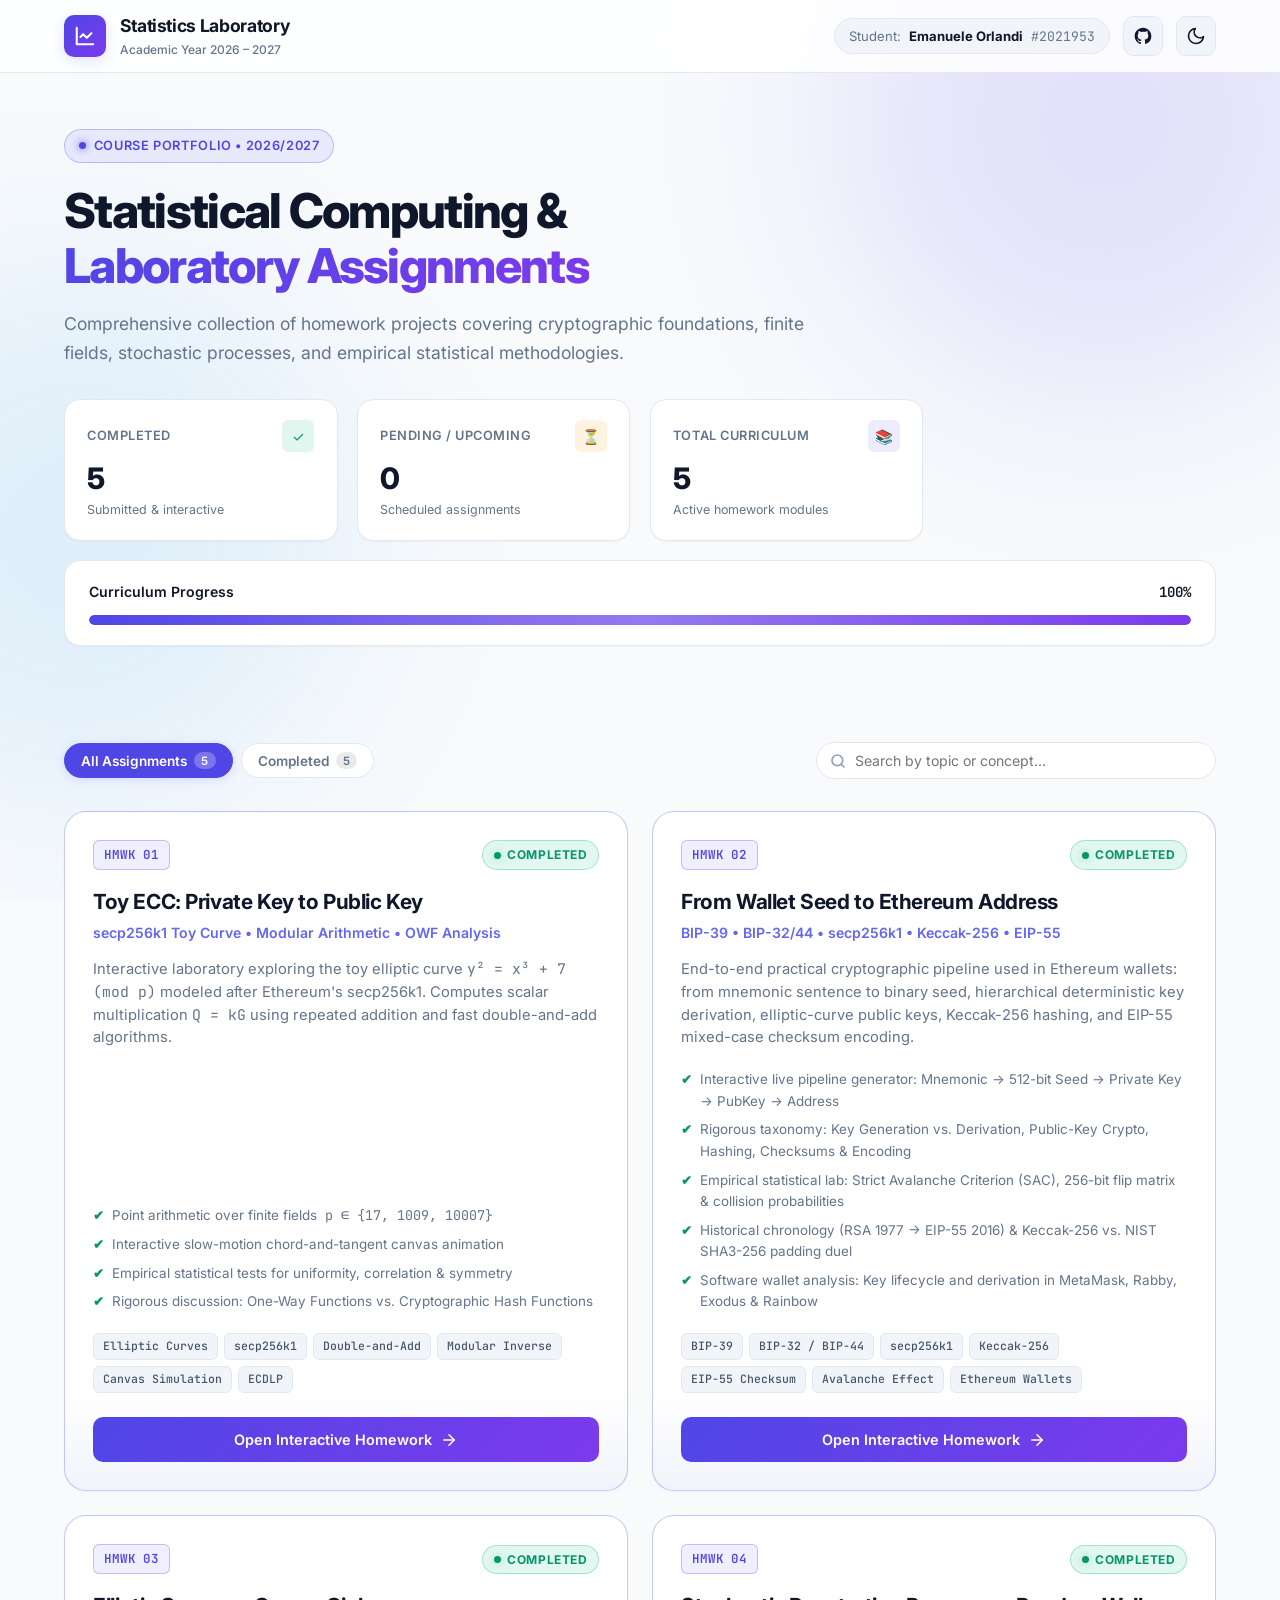
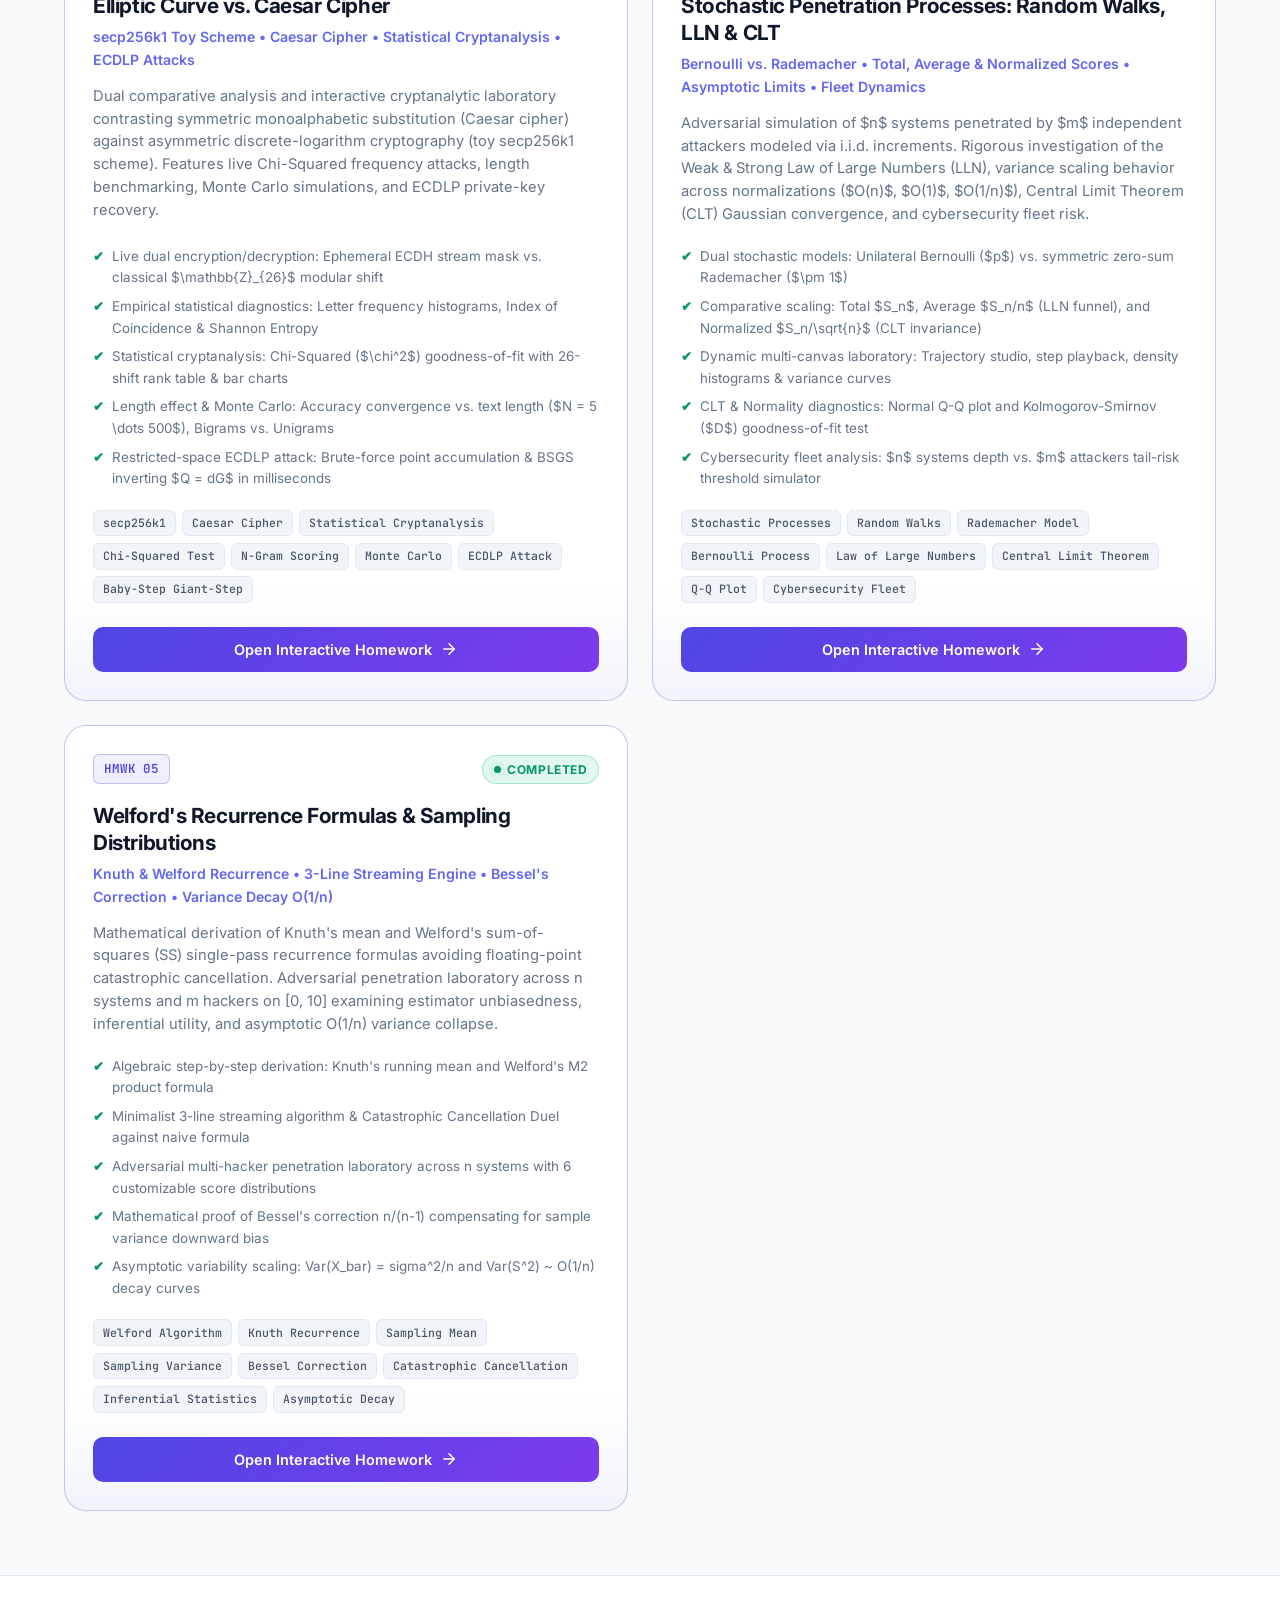
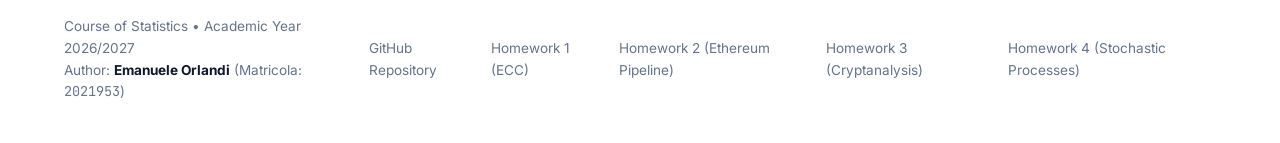
==== commit c9cf6935: "add homework 5" ====
--- a/index.html
+++ b/index.html
@@ -93,7 +93,7 @@
             <span class="metric-label">Completed</span>
             <span class="metric-icon" style="background: var(--status-completed-bg); color: var(--status-completed-text);">✓</span>
           </div>
-          <div class="metric-val" id="statCompleted">4</div>
+          <div class="metric-val" id="statCompleted">5</div>
           <div class="metric-sub">Submitted & interactive</div>
         </div>
 
@@ -111,7 +111,7 @@
             <span class="metric-label">Total Curriculum</span>
             <span class="metric-icon" style="background: rgba(99, 102, 241, 0.12); color: var(--accent-primary);">📚</span>
           </div>
-          <div class="metric-val" id="statTotal">4</div>
+          <div class="metric-val" id="statTotal">5</div>
           <div class="metric-sub">Active homework modules</div>
         </div>
 
@@ -132,10 +132,10 @@
     <section class="controls-section" aria-label="Filters and Search">
       <div class="filter-pills" role="tablist">
         <button class="filter-btn active" data-filter="all" role="tab" aria-selected="true">
-          All Assignments <span class="filter-count" id="countAll">4</span>
+          All Assignments <span class="filter-count" id="countAll">5</span>
         </button>
         <button class="filter-btn" data-filter="completed" role="tab" aria-selected="false">
-          Completed <span class="filter-count" id="countCompleted">4</span>
+          Completed <span class="filter-count" id="countCompleted">5</span>
         </button>
       </div>
 
@@ -339,6 +339,54 @@
         </div>
       </article>
 
+      <!-- ==========================================
+           HOMEWORK 5 (COMPLETED)
+           ========================================== -->
+      <article class="hw-card completed" data-status="completed">
+        <div class="hw-card-top">
+          <span class="hw-number-badge">HMWK 05</span>
+          <span class="hw-status-badge status-done">
+            <span class="pulse-dot"></span> Completed
+          </span>
+        </div>
+
+        <h2 class="hw-card-title">Welford's Recurrence Formulas & Sampling Distributions</h2>
+        <h3 class="hw-card-subtitle">Knuth & Welford Recurrence &bull; 3-Line Streaming Engine &bull; Bessel's Correction &bull; Variance Decay O(1/n)</h3>
+        
+        <p class="hw-card-desc">
+          Mathematical derivation of Knuth's mean and Welford's sum-of-squares (SS) single-pass recurrence formulas avoiding floating-point catastrophic cancellation. Adversarial penetration laboratory across n systems and m hackers on [0, 10] examining estimator unbiasedness, inferential utility, and asymptotic O(1/n) variance collapse.
+        </p>
+
+        <ul class="hw-highlights">
+          <li>Algebraic step-by-step derivation: Knuth's running mean and Welford's M2 product formula</li>
+          <li>Minimalist 3-line streaming algorithm & Catastrophic Cancellation Duel against naive formula</li>
+          <li>Adversarial multi-hacker penetration laboratory across n systems with 6 customizable score distributions</li>
+          <li>Mathematical proof of Bessel's correction n/(n-1) compensating for sample variance downward bias</li>
+          <li>Asymptotic variability scaling: Var(X_bar) = sigma^2/n and Var(S^2) ~ O(1/n) decay curves</li>
+        </ul>
+
+        <div class="hw-tags">
+          <span class="hw-tag">Welford Algorithm</span>
+          <span class="hw-tag">Knuth Recurrence</span>
+          <span class="hw-tag">Sampling Mean</span>
+          <span class="hw-tag">Sampling Variance</span>
+          <span class="hw-tag">Bessel Correction</span>
+          <span class="hw-tag">Catastrophic Cancellation</span>
+          <span class="hw-tag">Inferential Statistics</span>
+          <span class="hw-tag">Asymptotic Decay</span>
+        </div>
+
+        <div class="hw-card-footer">
+          <a href="homework5.html" class="btn-primary-action" id="openHw5">
+            <span>Open Interactive Homework</span>
+            <svg width="18" height="18" viewBox="0 0 24 24" fill="none" stroke="currentColor" stroke-width="2" stroke-linecap="round" stroke-linejoin="round">
+              <line x1="5" y1="12" x2="19" y2="12"></line>
+              <polyline points="12 5 19 12 12 19"></polyline>
+            </svg>
+          </a>
+        </div>
+      </article>
+
       <!-- Empty State for Live Search -->
       <div class="empty-state" id="emptyState">
         <div class="empty-icon">🔍</div>
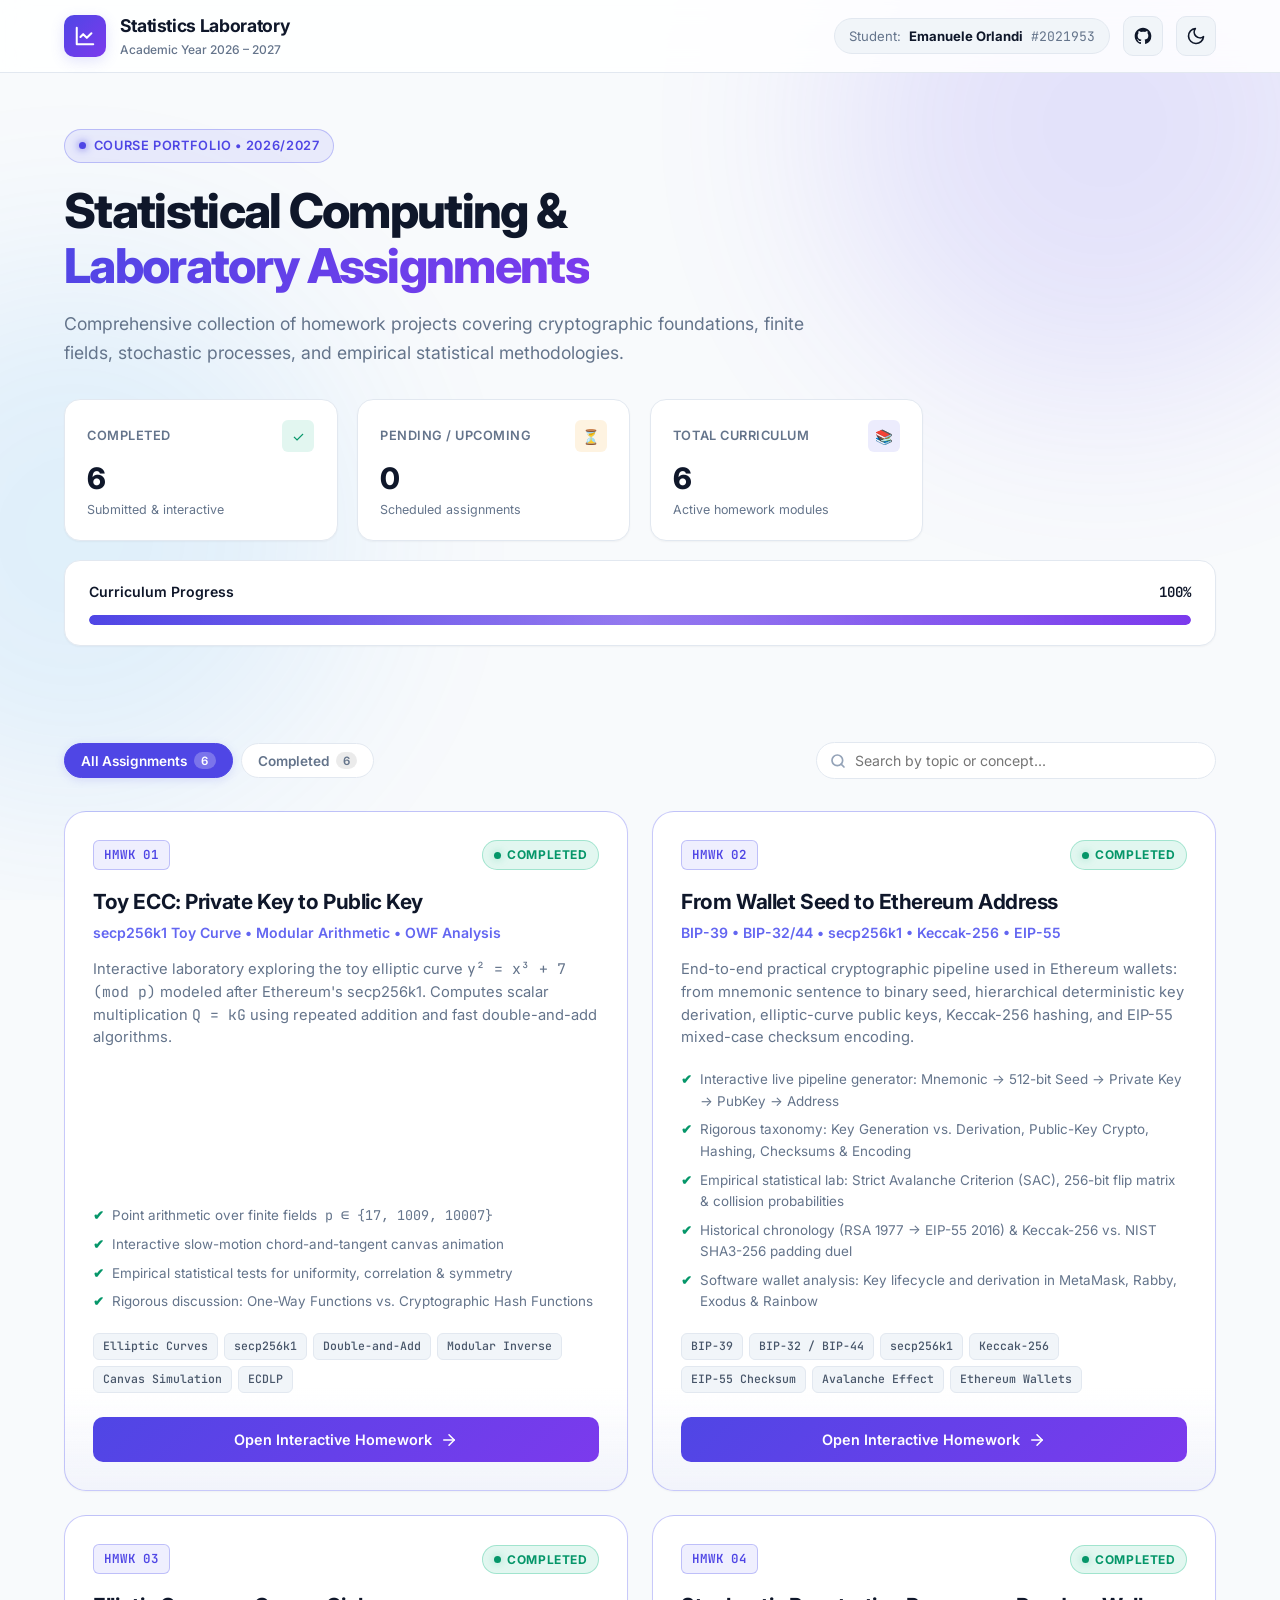
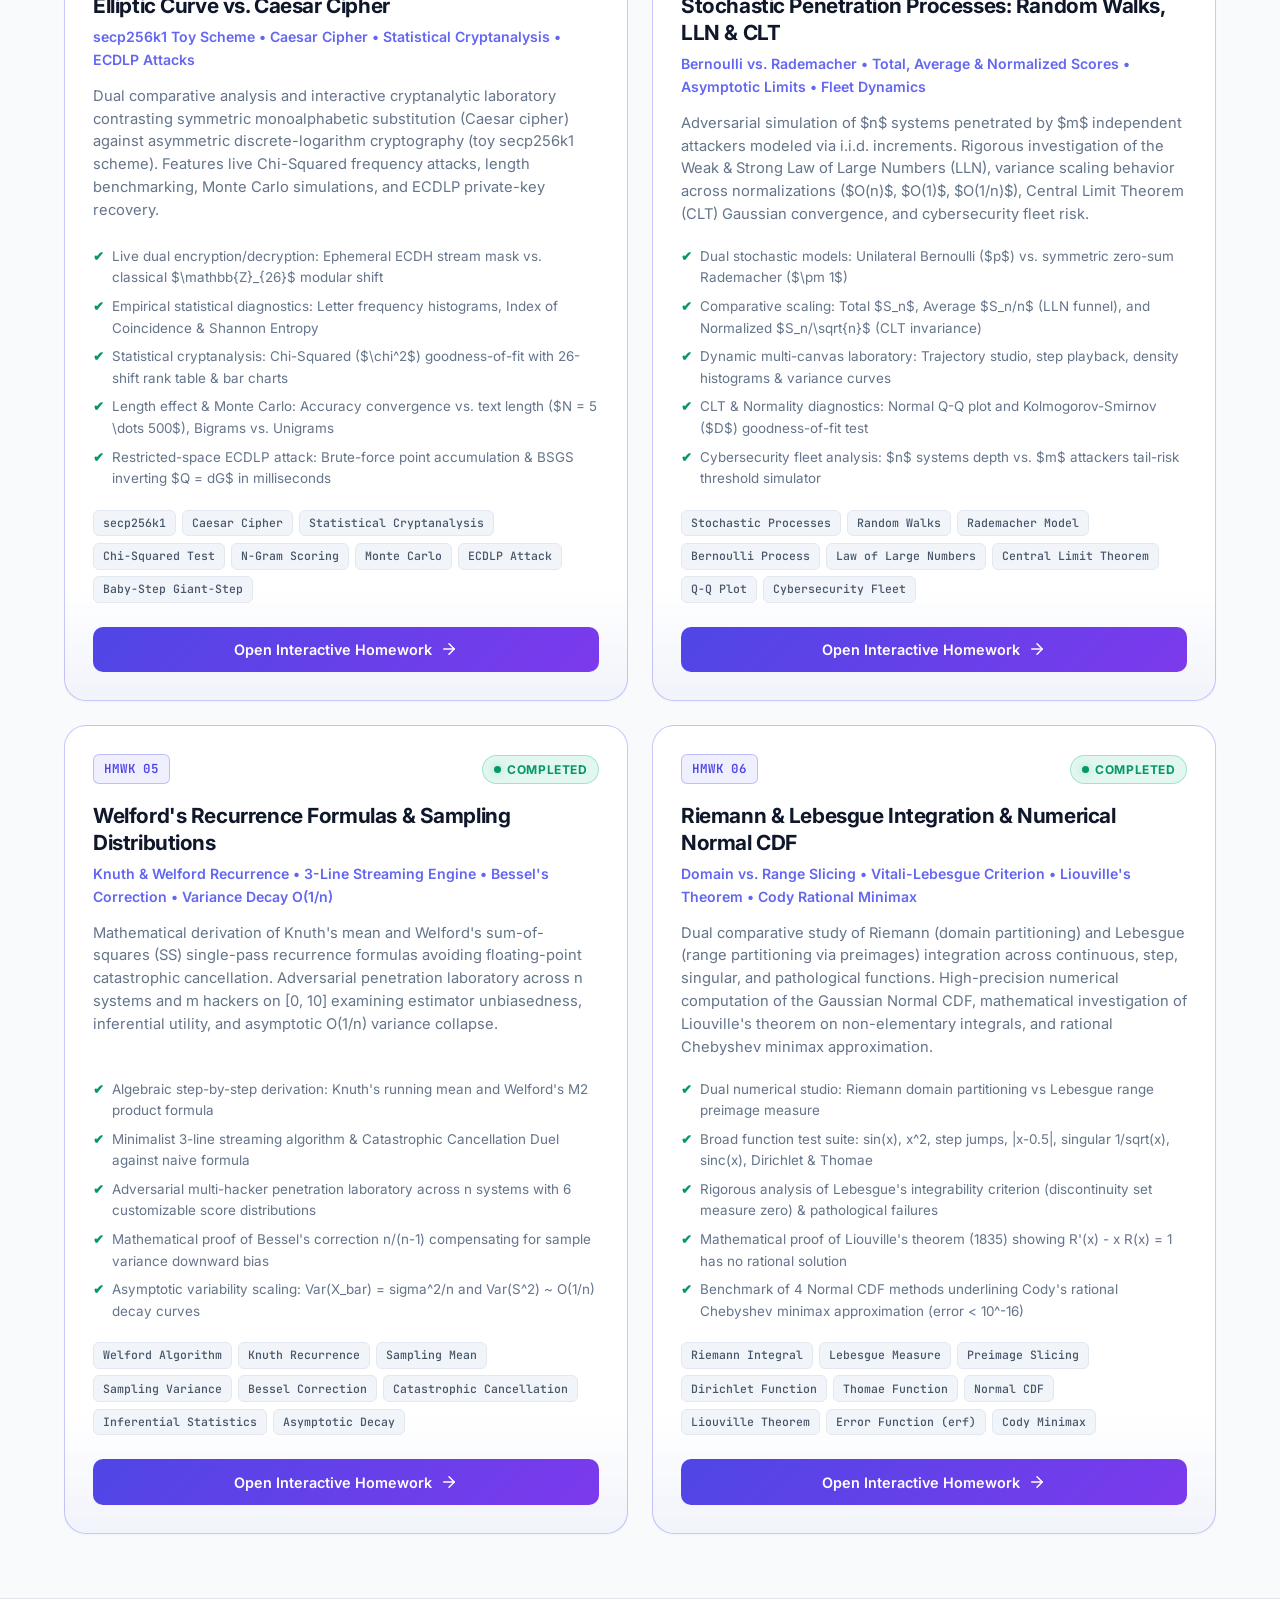
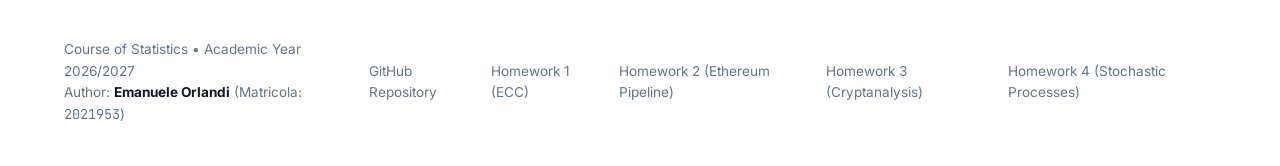
==== commit d4509cb7: "add homework 6" ====
--- a/index.html
+++ b/index.html
@@ -93,7 +93,7 @@
             <span class="metric-label">Completed</span>
             <span class="metric-icon" style="background: var(--status-completed-bg); color: var(--status-completed-text);">✓</span>
           </div>
-          <div class="metric-val" id="statCompleted">5</div>
+          <div class="metric-val" id="statCompleted">6</div>
           <div class="metric-sub">Submitted & interactive</div>
         </div>
 
@@ -111,7 +111,7 @@
             <span class="metric-label">Total Curriculum</span>
             <span class="metric-icon" style="background: rgba(99, 102, 241, 0.12); color: var(--accent-primary);">📚</span>
           </div>
-          <div class="metric-val" id="statTotal">5</div>
+          <div class="metric-val" id="statTotal">6</div>
           <div class="metric-sub">Active homework modules</div>
         </div>
 
@@ -132,10 +132,10 @@
     <section class="controls-section" aria-label="Filters and Search">
       <div class="filter-pills" role="tablist">
         <button class="filter-btn active" data-filter="all" role="tab" aria-selected="true">
-          All Assignments <span class="filter-count" id="countAll">5</span>
+          All Assignments <span class="filter-count" id="countAll">6</span>
         </button>
         <button class="filter-btn" data-filter="completed" role="tab" aria-selected="false">
-          Completed <span class="filter-count" id="countCompleted">5</span>
+          Completed <span class="filter-count" id="countCompleted">6</span>
         </button>
       </div>
 
@@ -387,6 +387,55 @@
         </div>
       </article>
 
+      <!-- ==========================================
+           HOMEWORK 6 (COMPLETED)
+           ========================================== -->
+      <article class="hw-card completed" data-status="completed">
+        <div class="hw-card-top">
+          <span class="hw-number-badge">HMWK 06</span>
+          <span class="hw-status-badge status-done">
+            <span class="pulse-dot"></span> Completed
+          </span>
+        </div>
+
+        <h2 class="hw-card-title">Riemann & Lebesgue Integration & Numerical Normal CDF</h2>
+        <h3 class="hw-card-subtitle">Domain vs. Range Slicing &bull; Vitali-Lebesgue Criterion &bull; Liouville's Theorem &bull; Cody Rational Minimax</h3>
+        
+        <p class="hw-card-desc">
+          Dual comparative study of Riemann (domain partitioning) and Lebesgue (range partitioning via preimages) integration across continuous, step, singular, and pathological functions. High-precision numerical computation of the Gaussian Normal CDF, mathematical investigation of Liouville's theorem on non-elementary integrals, and rational Chebyshev minimax approximation.
+        </p>
+
+        <ul class="hw-highlights">
+          <li>Dual numerical studio: Riemann domain partitioning vs Lebesgue range preimage measure</li>
+          <li>Broad function test suite: sin(x), x^2, step jumps, |x-0.5|, singular 1/sqrt(x), sinc(x), Dirichlet & Thomae</li>
+          <li>Rigorous analysis of Lebesgue's integrability criterion (discontinuity set measure zero) & pathological failures</li>
+          <li>Mathematical proof of Liouville's theorem (1835) showing R'(x) - x R(x) = 1 has no rational solution</li>
+          <li>Benchmark of 4 Normal CDF methods underlining Cody's rational Chebyshev minimax approximation (error &lt; 10^-16)</li>
+        </ul>
+
+        <div class="hw-tags">
+          <span class="hw-tag">Riemann Integral</span>
+          <span class="hw-tag">Lebesgue Measure</span>
+          <span class="hw-tag">Preimage Slicing</span>
+          <span class="hw-tag">Dirichlet Function</span>
+          <span class="hw-tag">Thomae Function</span>
+          <span class="hw-tag">Normal CDF</span>
+          <span class="hw-tag">Liouville Theorem</span>
+          <span class="hw-tag">Error Function (erf)</span>
+          <span class="hw-tag">Cody Minimax</span>
+        </div>
+
+        <div class="hw-card-footer">
+          <a href="homework6.html" class="btn-primary-action" id="openHw6">
+            <span>Open Interactive Homework</span>
+            <svg width="18" height="18" viewBox="0 0 24 24" fill="none" stroke="currentColor" stroke-width="2" stroke-linecap="round" stroke-linejoin="round">
+              <line x1="5" y1="12" x2="19" y2="12"></line>
+              <polyline points="12 5 19 12 12 19"></polyline>
+            </svg>
+          </a>
+        </div>
+      </article>
+
       <!-- Empty State for Live Search -->
       <div class="empty-state" id="emptyState">
         <div class="empty-icon">🔍</div>
